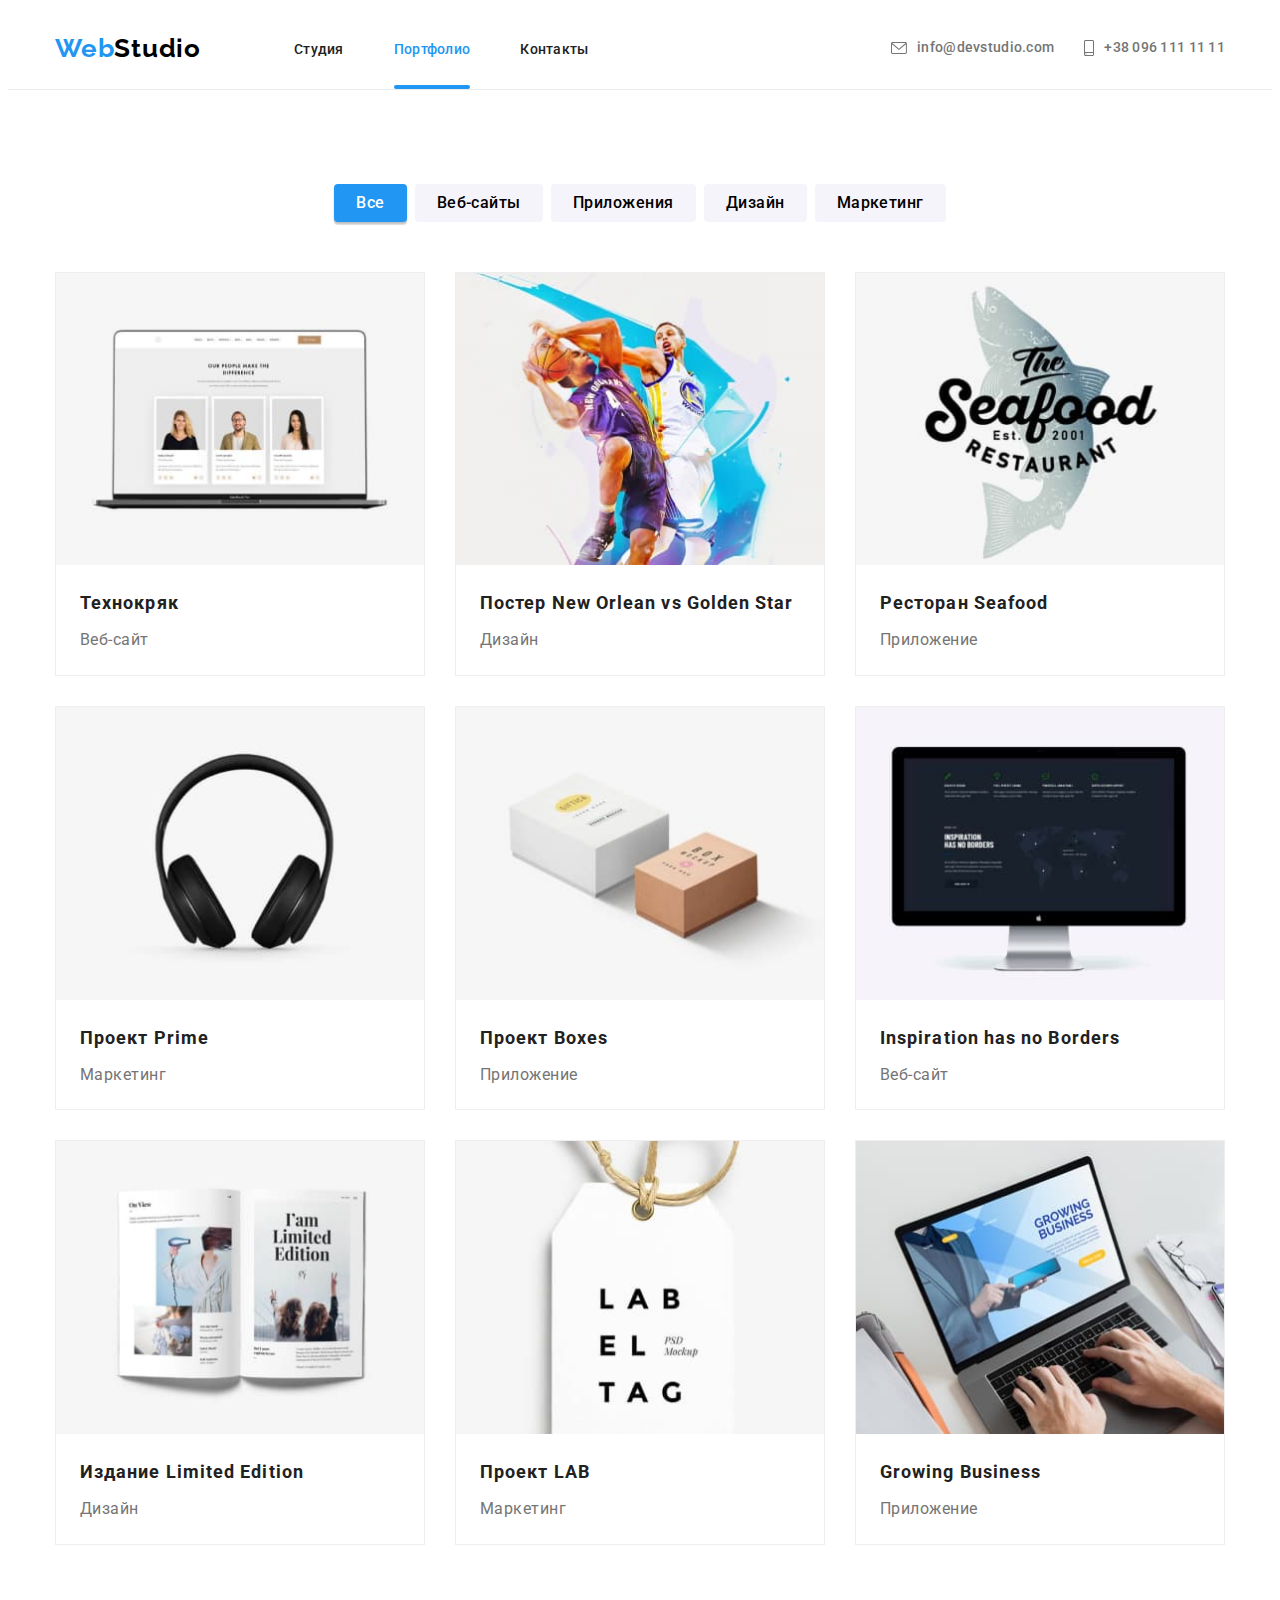
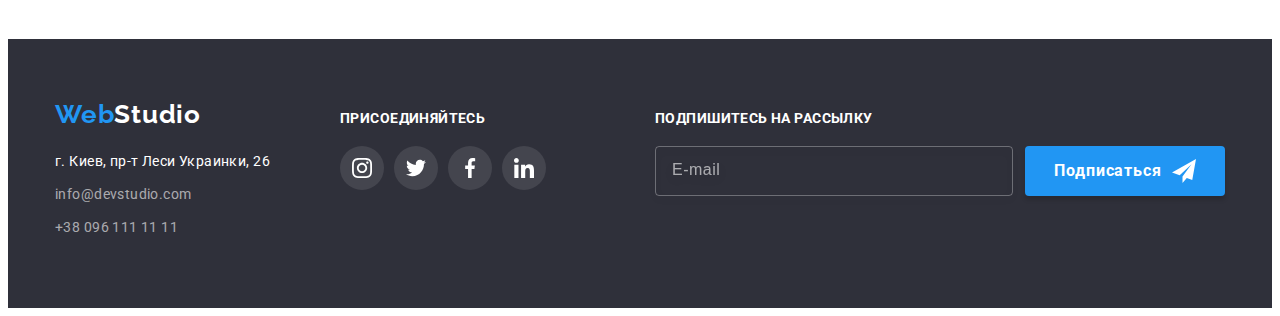
==== portfolio.html @ 753208f3 "." ====
<!DOCTYPE html>
<html lang="ru">

<head>
    <meta charset="UTF-8">
    <meta http-equiv="X-UA-Compatible" content="IE=edge">
    <meta name="viewport" content="width=device-width, initial-scale=1.0">
    <title>Document</title>
    <link rel="preconnect" href="https://fonts.googleapis.com">
    <link rel="preconnect" href="https://fonts.gstatic.com" crossorigin>
    <link  href="https://fonts.googleapis.com/css2?family=Raleway:wght@700&family=Roboto:wght@400;500;700;900&display=swap"
        rel="stylesheet"> 
    <link rel="stylesheet" href="https://cdnjs.cloudflare.com/ajax/libs/modern-normalize/1.1.0/modern-normalize.min.css"
        integrity="sha512-wpPYUAdjBVSE4KJnH1VR1HeZfpl1ub8YT/NKx4PuQ5NmX2tKuGu6U/JRp5y+Y8XG2tV+wKQpNHVUX03MfMFn9Q=="
        crossorigin="anonymous" referrerpolicy="no-referrer" />
        <link rel="stylesheet" href="./css/main.min.css">

</head>

<body>
    <header class="header">
        <div class="container header__container">
            <nav class="header__navigation">
                <a href lang="en" class="header__logo link" >Web<span class="header__logo-color">Studio</span></a>
                <ul class="header-list list">
                    <li class="header__item"><a href="./index.html" class="header__link link " >Студия</a></li>
                    <li class="header__item"><a href="" class="header__link link current active" >Портфолио</a></li>
                    <li class="header__item"><a href="" class="header__link link" >Контакты</a></li>
                </ul>
            </nav>
                <ul class="header-info-list list">
                    <li class="header-info__item">
                        <a class="header__info link" href="" >
                            <svg class="header__envelope" width="16" height="12">
                                <use href="./images/icons.svg#icon-envelope" ></use>
                            </svg>
                             info@devstudio.com  </a>
                    </li>
                    <li class="header-info__item">
                        <a class="header__info link" href="tel:+380961111111">
                            <svg class="header__smartphone" width="10" height="16"  >
                                <use href="./images/icons.svg#icon-smartphone" ></use>
                            </svg>
                             +38 096 111 11 11 </a>
                    </li>
                </ul>
        </div>
    </header>
  
    <main>
        <section class="selection section">
            <div class="container ">
            <ul class="selection-list list">
                <li class="selection-item ">
                    <button class="selection-btn btn-current " type="button" >Все</button>
                </li>
               <li class="selection-item">
                    <button class="selection-btn" type="button">Веб-сайты</button>
               </li>
               <li class="selection-item">
                    <button class="selection-btn" type="button">Приложения</button>
               </li>
               <li class="selection-item">
                    <button class="selection-btn" type="button">Дизайн</button>
               </li>
                <li class="selection-item">
                    <button class="selection-btn" type="button">Маркетинг</button>
                </li>
            </ul>
            <ul class="selection-types list">
                <li class="selection-types-item">
                    <a href="" class="selection-link link">
                        <div class="selection-wrap">
                            <img src="./images/img-portfolio-1.jpg" alt="ноутбук" width="370">
                            <p class="selection-wrap-text">Технокряк это современная площадка распространения коронавируса. Компании используют эту платформу для цифрового
                            шпионажа и атак на защищённые сервера конкурентов.
                            </p>        
                        </div>
                        <div class="selection-container">
                            <h2 class="selection-title">Технокряк</h2>
                            <p class="selection-text">Веб-сайт</p>
                        </div>
                    </a>                  
                </li>
                <li class="selection-types-item">
                    <a href="" class="selection-link link">
                        <div class="selection-wrap">
                            <img src="./images/img-portfolio-2.jpg" alt="баскетболисты" width="370">
                            <p class="selection-wrap-text">Технокряк это современная площадка распространения коронавируса. Компании
                                используют эту платформу для цифрового
                                шпионажа и атак на защищённые сервера конкурентов.
                            </p>
                        </div>
                        <div class="selection-container">
                            <h2 class="selection-title">Постер <span lang="en">New Orlean vs Golden Star</span></h2>
                            <p class="selection-text">Дизайн</p>
                        </div>
                    </a>
                </li>
                <li class="selection-types-item">
                    <a href="" class="selection-link link">
                        <div class="selection-wrap">
                            <img src="./images/img-portfolio-3.jpg" alt="логотип сайта" width="370">
                            <p class="selection-wrap-text">Технокряк это современная площадка распространения коронавируса. Компании
                                используют эту платформу для цифрового
                                шпионажа и атак на защищённые сервера конкурентов.
                            </p>
                        </div>
                        <div class="selection-container">
                            <h2 class="selection-title">Ресторан <span lang="en">Seafood</span></h2>
                            <p class="selection-text">Приложение</p>
                        </div>
                    </a>
                </li>
                <li class="selection-types-item">
                    <a href="" class="selection-link link">
                        <div class="selection-wrap">
                            <img src="./images/img-portfolio-4.jpg" alt="баскетболисты" width="370">
                            <p class="selection-wrap-text">Технокряк это современная площадка распространения коронавируса. Компании
                                используют эту платформу для цифрового
                                шпионажа и атак на защищённые сервера конкурентов.
                            </p>
                        </div>
                        <div class="selection-container">
                            <h2 class="selection-title">Проект <span lang="en">Prime</span></h2>
                            <p class="selection-text">Маркетинг</p>
                        </div>
                    </a>
                </li>
                <li class="selection-types-item">
                    <a href="" class="selection-link link">
                        <div class="selection-wrap">
                            <img src="./images/img-portfolio-5.jpg" alt="баскетболисты" width="370">
                            <p class="selection-wrap-text">Технокряк это современная площадка распространения коронавируса. Компании
                                используют эту платформу для цифрового
                                шпионажа и атак на защищённые сервера конкурентов.
                            </p>
                        </div>
                        <div class="selection-container">
                            <h2 class="selection-title">Проект <span lang="en">Boxes</span></h2>
                            <p class="selection-text">Приложение</p>
                        </div>
                    </a>
                </li>
                <li class="selection-types-item">
                    <a href="" class="selection-link link">
                        <div class="selection-wrap">
                            <img src="./images/img-portfolio-6.jpg" alt="баскетболисты" width="370">
                            <p class="selection-wrap-text">Технокряк это современная площадка распространения коронавируса. Компании
                                используют эту платформу для цифрового
                                шпионажа и атак на защищённые сервера конкурентов.
                            </p>
                        </div>
                        <div class="selection-container">
                            <h2 class="selection-title"><span lang="en">Inspiration has no Borders</span></h2>
                            <p class="selection-text">Веб-сайт</p>
                        </div>
                    </a>
                </li>
                <li class="selection-types-item">
                    <a href="" class="selection-link link">
                        <div class="selection-wrap">
                            <img src="./images/img-portfolio-7.jpg" alt="баскетболисты" width="370">
                            <p class="selection-wrap-text">Технокряк это современная площадка распространения коронавируса. Компании
                                используют эту платформу для цифрового
                                шпионажа и атак на защищённые сервера конкурентов.
                            </p>
                        </div>
                        <div class="selection-container">
                            <h2 class="selection-title">Издание <span lang="en">Limited Edition</span></h2>
                            <p class="selection-text">Дизайн</p>
                        </div>
                    </a>
                </li>
                <li class="selection-types-item">
                    <a href="" class="selection-link link">
                        <div class="selection-wrap">
                            <img src="./images/img-portfolio-8.jpg" alt="баскетболисты" width="370">
                            <p class="selection-wrap-text">Технокряк это современная площадка распространения коронавируса. Компании
                                используют эту платформу для цифрового
                                шпионажа и атак на защищённые сервера конкурентов.
                            </p>
                        </div>
                        <div class="selection-container">
                            <h2 class="selection-title">Проект <span lang="en">LAB</span></h2>
                            <p class="selection-text">Маркетинг</p>
                        </div>
                    </a>
                <li class="selection-types-item">
                    <a href="" class="selection-link link">
                        <div class="selection-wrap">
                            <img src="./images/img-portfolio-9.jpg" alt="баскетболисты" width="370">
                            <p class="selection-wrap-text">Технокряк это современная площадка распространения коронавируса. Компании
                                используют эту платформу для цифрового
                                шпионажа и атак на защищённые сервера конкурентов.
                            </p>
                        </div>
                        <div class="selection-container">
                            <h2 class="selection-title"><span lang="en">Growing Business</span></h2>
                            <p class="selection-text">Приложение</p>
                        </div>
                    </a>
                </li>
                
            </ul>
        </section>
        </div>
    </main>
    <footer class="ending">
        <div class="container footer__main-container">
            <div class="left-container">
                <div>
                    <a href lang="en" class="footer__logo link">Web<span class="footer__logo-color">Studio</span></a>
                    <address>
                        <ul class="ending-list list">
                            <li>
                                <a class="ending__adress link" href="">г. Киев, пр-т Леси Украинки, 26</a>
                            </li>
                            <li>
                                <a class="ending__info link" href="">info@devstudio.com</a>
                            </li>
                            <li>
                                <a class="ending__info link" href="tel:+380961111111">+38 096 111 11 11</a>
                            </li>
                        </ul>
                    </address>
                </div>
                <div class="center-container">
                    <h3 class="footer__title">присоединяйтесь</h3>
                    <ul class="footer-list list">
                        <li class="footer__item">
                            <a href="" class="footer__link">
                                <svg class="footer__icon" width="20" height="20">
                                    <use href="./images/icons.svg#icon-instagram"></use>
                                </svg>
                            </a>
                        </li>
                        <li class="footer__item">
                            <a href="" class="footer__link">
                                <svg class="footer__icon" width="20" height="20">
                                    <use href="./images/icons.svg#icon-twitter"></use>
                                </svg>
                            </a>
                        </li>
                        <li class="footer__item">
                            <a href="" class="footer__link">
                                <svg class="footer__icon" width="20" height="20">
                                    <use href="./images/icons.svg#icon-facebook"></use>
                                </svg>
                            </a>
                        </li>
                        <li class="footer__item">
                            <a href="" class="footer__link">
                                <svg class="footer__icon" width="20" height="20">
                                    <use href="./images/icons.svg#icon-linkedin"></use>
                                </svg>
                            </a>
                        </li>
                    </ul>
                
                </div>
            </div>
            <div class="right-container">
               <h3 class="footer__title">Подпишитесь на рассылку</h3>
               <div class="link-container">
                   <form action="">
                        <label for="user-email" class="modal-input-text"></label>
                        <div class="footer__wrap">
                            <input type="email" name="user-email" class="footer__input" id="user-email" placeholder="E-mail">
                            <button type="submit" class="introduction__btn send-btn">Подписаться
                                <svg class="footer__send-icon" width="24" height="24">
                                    <use href="./images/icons.svg#icon-send"></use>
                                </svg>
                            </button>
                        </div>
                   </form>

               </div>

            </div>
           

        </div>    
            

        
    </footer>


</body>

</html>
---- css/main.min.css ----
:root{--main-title-color: #212121;--main-text-color: #757575;--header-text-color: #212121;--second-header-color: #757575;--first-button-color: #ffffff;--accent-color: #2196f3}*,::after,::before{box-sizing:border-box}p,h1,h2,h3,h4,h5,h6{margin:0}ul{margin:0;padding:0}img{display:block;max-width:100%}body{font-family:"Roboto", sans-serif;color:var(--main-title-color);background-color:#ffffff}.list{list-style:none}.link{text-decoration:none}.container{width:100%;padding-left:15px;padding-right:15px;margin:0 auto}@media screen and (min-width: 480px){.container{width:480px}}@media screen and (min-width: 768px){.container{width:768px}}@media screen and (min-width: 1200px){.container{width:1200px}}.section{padding-top:94px;padding-bottom:94px}.visually-hidden{position:absolute;white-space:nowrap;width:1px;height:1px;overflow:hidden;border:0;padding:0;clip:rect(0 0 0 0);clip-path:inset(50%);margin:-1px}.backdrop{height:100vh;width:100vw;background-color:rgba(0,0,0,0.2);position:fixed;top:0;left:0;transition:opacity 250ms, visibility 250ms}.backdrop.is-hidden .modal{transform:scale(0.5)}.modal{width:528px;min-height:581px;background-color:#fff;border-radius:4px;position:absolute;padding:40px;left:50%;top:50%;transform:scale(1) translate(-50%, -50%);transition:transform 250ms}.modal-close{position:absolute;top:8px;right:8px;width:30px;height:30px;border-radius:50%;border:1px solid rgba(0,0,0,0.1);background-color:transparent;display:flex;align-items:center;justify-content:center;cursor:pointer}.modal-close:hover .close-icon,.modal-close:focus .close-icon{fill:var(--accent-color)}.close-icon{transition:fill 250ms cubic-bezier(0.4, 0, 0.2, 1)}.is-hidden{visibility:hidden;opacity:0;pointer-events:none}.modal-title{font-weight:bold;font-size:20px;line-height:1.15;text-align:center;letter-spacing:0.03em;margin-bottom:10px;color:var(--main-title-color)}.common-container{margin-bottom:20px}.modal-form-field{margin-bottom:10px}.modal-input{width:448px;height:40px;border:1px solid rgba(33,33,33,0.2);border-radius:4px;padding-left:42px;padding-right:10px;background-color:transparent;color:#000000;outline:none;transition:border-color 250ms cubic-bezier(0.4, 0, 0.2, 1)}.modal-input:focus{border-color:var(--accent-color)}.modal-input:focus+.modal-svg{fill:var(--accent-color)}.input-wrap{position:relative}.modal-svg{position:absolute;left:15px;top:50%;transform:translateY(-50%);transition:fill 250ms cubic-bezier(0.4, 0, 0.2, 1)}.modal-input-text{display:block;margin-bottom:4px;font-weight:400;font-size:12px;line-height:14px;letter-spacing:0.01em;color:var(--main-text-color)}.modal-text{width:448px;height:120px;border:1px solid rgba(33,33,33,0.2);border-radius:4px;padding:10px;background-color:transparent;color:#000000;resize:none;outline:none;transition:border-color 250ms cubic-bezier(0.4, 0, 0.2, 1);margin-bottom:20px}.modal-text:focus{border-color:var(--accent-color)}.modal-text::placeholder{font-weight:400;font-size:12px;line-height:1.17;letter-spacing:0.01em;color:rgba(117,117,117,0.5)}.modal-form-checbox{display:flex;align-items:center;justify-content:center;margin-bottom:30px}.modal-check-text{display:flex;align-items:center;font-weight:400;font-size:14px;line-height:1.71;letter-spacing:0.03em;color:var(--main-text-color)}.modal-check-text span{width:16px;height:15px;border-radius:2px;margin-right:7px;border:2px solid #000000;box-shadow:0px 4px 4px rgba(0,0,0,0.25);display:flex;align-items:center;justify-content:center;transition:background-color 250ms cubic-bezier(0.4, 0, 0.2, 1)}.icon-check{fill:#ffffff}.modal-check:checked+.modal-check-text span{background-color:var(--accent-color);border:none}.modal-check:focus+.modal-check-text span{border-color:var(--accent-color)}.checkbox-link{text-decoration-skip-ink:none;text-decoration:underline;color:var(--accent-color)}.header{border-bottom:1px solid #ececec}.header__logo{font-family:Raleway;font-style:normal;font-weight:700;font-size:26px;line-height:1.19;letter-spacing:0.03em;margin-right:93px;padding-top:25px;padding-bottom:25px;color:var(--accent-color)}.header__logo:focus .header__logo-color{color:var(--accent-color)}.header__logo-color{color:#000000}.header__logo-color:hover,.header__logo-color:focus{color:var(--accent-color)}.header__item{margin-right:50px}.header-list{display:flex}.header__navigation{display:flex;align-items:center}.header__container{display:flex}.header-info-list{display:flex;align-items:center;margin-left:auto}.header__link{font-weight:500;font-size:14px;line-height:1.14;letter-spacing:0.02em;padding-top:32px;padding-bottom:32px;color:var(--header-text-color);position:relative;transition:color 250ms cubic-bezier(0.4, 0, 0.2, 1)}.header__link:focus,.header__link:hover{color:var(--accent-color)}.active::after{content:"";width:100%;height:4px;background-color:var(--accent-color);position:absolute;left:0;bottom:0;border-radius:2px}.header__info{font-weight:500;font-size:14px;line-height:1.14;letter-spacing:0.02em;display:flex;align-items:center;padding-top:32px;padding-bottom:32px;color:var(--second-header-color);transition:color 250ms cubic-bezier(0.4, 0, 0.2, 1)}.header__info:focus,.header__info:hover{color:var(--accent-color)}.header-info__item{margin-right:30px}.header-info__item:last-child{margin-right:0}.header__envelope{margin-right:10px;fill:currentColor}.header__smartphone{margin-right:10px;fill:currentColor}.current{color:var(--accent-color)}.introduction{background-image:linear-gradient(rgba(47,48,58,0.4), rgba(47,48,58,0.4)),url(../images/hero-img.jpg);width:1600px;background-repeat:no-repeat;margin-left:auto;margin-right:auto;padding-top:200px;padding-bottom:200px}.introduction__title{margin-left:auto;margin-right:auto;margin-bottom:30px;font-weight:900;font-size:44px;line-height:1.36;text-align:center;letter-spacing:0.06em;text-transform:uppercase;max-width:696px;color:#ffffff}.introduction__btn{width:200px;height:50px;display:block;padding:10px auto;margin:auto;border:none;border-radius:4px;box-shadow:0px 4px 4px rgba(0,0,0,0.15);font-family:Roboto, sans-serif;font-weight:700;font-size:16px;line-height:1.87;letter-spacing:0.06em;cursor:pointer;color:var(--first-button-color);background-color:var(--accent-color)}.benefits-list{margin-bottom:-30px}@media screen and (min-width: 768px){.benefits-list{display:flex;flex-wrap:wrap;margin-left:-30px}}.benefits__item{background-color:#ffffff;margin-bottom:30px}@media screen and (min-width: 768px){.benefits__item{width:calc(100% / 2 - 30px);margin-left:30px}}@media screen and (min-width: 1200px){.benefits__item{width:calc(100% / 4 - 30px)}}.benefits-item__container{background:#f5f4fa;height:120px;display:flex;align-items:center;justify-content:center;margin-bottom:30px;border-radius:4px}.benefits__title{margin-bottom:10px;font-weight:700;font-size:14px;line-height:1.14;letter-spacing:0.03em;text-transform:uppercase;text-align:center}@media screen and (min-width: 768px){.benefits__title{text-align:left}}.benefits__text{font-size:14px;line-height:1.71;color:var(--main-text-color);letter-spacing:0.03em}.ocupation{display:none}@media screen and (min-width: 1200px){.ocupation{display:block}}.ocupation__title{font-weight:700;font-size:36px;line-height:1.17;text-align:center;letter-spacing:0.03em;margin-bottom:50px;color:var(--main-title-color)}.ocupation-list{display:flex;margin-left:auto;margin-right:auto}.ocupation__item{margin-right:30px}.ocupation__item:last-child{margin-right:0}.ocupation__container{position:relative}.ocupation__text{position:absolute;font-weight:700;font-size:14px;line-height:16px;align-items:center;letter-spacing:0.03em;text-transform:uppercase;color:#ffffff;background-color:rgba(47,48,58,0.8);display:flex;height:70px;width:100%;bottom:0;justify-content:center}img{width:100%}.team{background-color:#f5f4fa;padding-top:60px;padding-bottom:60px;text-align:center}.team__title{font-weight:700;font-size:36px;line-height:1.17;text-align:center;letter-spacing:0.03em;margin-bottom:50px;color:var(--main-title-color)}.team-list{margin-bottom:-30px}@media screen and (min-width: 768px){.team-list{display:flex;flex-wrap:wrap;margin-left:-30px}}.team__item{background-color:#ffffff;box-shadow:0px 1px 3px rgba(0,0,0,0.12),0px 1px 1px rgba(0,0,0,0.14),0px 2px 1px rgba(0,0,0,0.2);border-radius:0px 0px 4px 4px;margin-bottom:30px}@media screen and (min-width: 768px){.team__item{width:calc(100% / 2 - 30px);margin-left:30px}}@media screen and (min-width: 1200px){.team__item{width:calc(100% / 4 - 30px)}}.team-item-list{display:flex;justify-content:center}.social__item{width:44px;height:44px}.social__item+.social__item{margin-left:10px}.social__link{width:100%;height:100%;display:flex;align-items:center;justify-content:center;background-color:#ffffff;border-radius:50%;transition:background-color 250ms cubic-bezier(0.4, 0, 0.2, 1)}.social__link:hover,.social__link:focus{background-color:var(--accent-color)}.social__link:hover .social__icon,.social__link:focus .social__icon{fill:#ffffff}.social__icon{fill:#afb1b8}.team-container{padding-top:30px;padding-bottom:30px;padding-left:32px;padding-right:32px}.team-container__names{margin-bottom:10px;font-weight:500;font-size:16px;line-height:1.19;letter-spacing:0.03em;text-align:center;color:var(--main-title-color)}.team-container__text{font-weight:400;font-size:16px;line-height:1.19;text-align:center;letter-spacing:0.03em;color:var(--main-text-color);margin-bottom:16px}.clients{background:#ffffff;padding-top:60px;padding-bottom:60px}.clients__title{font-weight:700;font-size:36px;line-height:42px;text-align:center;letter-spacing:0.03em;margin-bottom:50px;color:var(--main-title-color)}.clients-list{margin-bottom:-30px}@media screen and (min-width: 0px){.clients-list{display:flex;flex-wrap:wrap;margin-left:-30px}}.clients__item{margin-bottom:30px}@media screen and (max-width: 767px){.clients__item{width:calc(100% / 2 - 30px);margin-left:30px}}@media screen and (min-width: 768px){.clients__item{width:calc(100% / 3 - 30px);margin-left:30px}}@media screen and (min-width: 1200px){.clients__item{width:calc(100% / 6 - 30px)}}.clients__link{height:92px;border:1px solid #afb1b8;border-radius:4px;display:flex;align-items:center;justify-content:center;transition:border 250ms}.clients__link:hover,.clients__link:focus{border-color:var(--accent-color);color:var(--accent-color)}.clients__link:hover .clients__icon,.clients__link:focus .clients__icon{fill:var(--accent-color)}.clients__icon{fill:#afb1b8;transition:fill 250ms}.ending{background:#2f303a;padding-top:60px;padding-bottom:60px}.footer__logo{display:block;margin-bottom:20px;font-family:Raleway;font-style:normal;font-weight:700;font-size:26px;line-height:1.19;letter-spacing:0.03em;color:var(--accent-color)}.footer__logo-color{color:#ffffff}.footer__logo-color:hover,.footer__logo-color:focus{color:var(--accent-color)}.footer__logo-color:hover,.footer__logo-color:focus{color:var(--accent-color)}.ending__adress{display:block;margin-bottom:9px;font-style:normal;font-weight:normal;font-size:14px;line-height:1.71;letter-spacing:0.03em;color:#ffffff}.ending__info{display:block;margin-bottom:9px;font-style:normal;font-weight:normal;font-size:14px;line-height:1.71;letter-spacing:0.03em;color:rgba(255,255,255,0.6)}.ending-list:last-child{margin-bottom:0}.footer__title{font-weight:700;font-size:14px;line-height:16px;letter-spacing:0.03em;text-transform:uppercase;color:#ffffff;margin-bottom:20px}.footer-list{display:flex;justify-content:center}.footer__item{width:44px;height:44px}.footer__item+.footer__item{margin-left:10px}.footer__link{width:100%;height:100%;display:flex;align-items:center;justify-content:center;background-color:rgba(255,255,255,0.1);border-radius:50%;transition:background-color 250ms}.footer__link:hover,.footer__link:focus{background-color:var(--accent-color)}.footer__icon{fill:#ffffff}.footer__main-container{display:flex;align-items:baseline;justify-content:space-between}.left-container{align-items:baseline;display:flex}.center-container{width:206px;height:80px;margin-left:70px}.footer__wrap{display:flex}.footer__input{width:358px;height:50px;left:815px;top:2787px;color:#ffffff;border:1px solid rgba(255,255,255,0.3);filter:drop-shadow(0px 4px 4px rgba(0,0,0,0.15));border-radius:4px;background-color:transparent;padding:15px 16px;margin-right:12px}.footer__input::placeholder{font-weight:400;font-size:16px;line-height:1.25;display:flex;align-items:center;letter-spacing:0.03em;color:rgba(255,255,255,0.6)}.footer__send-icon{margin-left:10px;fill:#ffffff}.send-btn{display:flex;justify-content:center;align-items:center}.selection-list{display:flex;margin-bottom:50px;justify-content:center;flex-wrap:wrap}.selection-item{margin-right:8px}.selection-item:last-child{margin-right:0}.selection-btn{padding:6px 22px;border:none;font-family:Roboto;font-weight:500;font-size:16px;line-height:1.62;letter-spacing:0.03em;background-color:#f5f4fa;border-radius:4px;cursor:pointer;transition:color 250ms linear, background-color 250ms linear}.selection-btn:hover,.selection-btn:focus{color:var(--first-button-color);background-color:#2196f3;box-shadow:0px 3px 1px rgba(0,0,0,0.1),0px 1px 2px rgba(0,0,0,0.08),0px 2px 2px rgba(0,0,0,0.12)}.btn-current{color:var(--first-button-color);background-color:#2196f3;box-shadow:0px 3px 1px rgba(0,0,0,0.1),0px 1px 2px rgba(0,0,0,0.08),0px 2px 2px rgba(0,0,0,0.12)}.selection-types{display:flex;flex-wrap:wrap;margin-right:-30px;margin-bottom:-30px}.selection-types-item{flex-basis:calc(100% / 3 - 30px);margin-right:30px;margin-bottom:30px;background:#ffffff;border:1px solid #eeeeee;box-sizing:border-box}.selection-wrap{position:relative;overflow:hidden}.selection-wrap-text{font-style:normal;font-weight:normal;font-size:18px;line-height:1.56;letter-spacing:0.03em;background:rgba(33,150,243,0.9);color:#ffffff;position:absolute;top:0;padding:63px 24px;transform:translateY(100%);transition:transform 300ms}.selection-link{display:block}.selection-link:hover,.selection-link:focus{box-shadow:0px 1px 1px rgba(0,0,0,0.12),0px 4px 4px rgba(0,0,0,0.06),1px 4px 6px rgba(0,0,0,0.16)}.selection-link:hover .selection-wrap-text,.selection-link:focus .selection-wrap-text{transform:translateY(0)}.selection-container{padding:20px 24px}.selection-title{font-weight:700;font-size:18px;line-height:2;letter-spacing:0.06em;margin:0;margin-bottom:4px;color:var(--main-title-color)}.selection-text{font-weight:400;font-size:16px;line-height:1.87;letter-spacing:0.03em;color:var(--main-text-color)}
/*# sourceMappingURL=main.min.css.map */
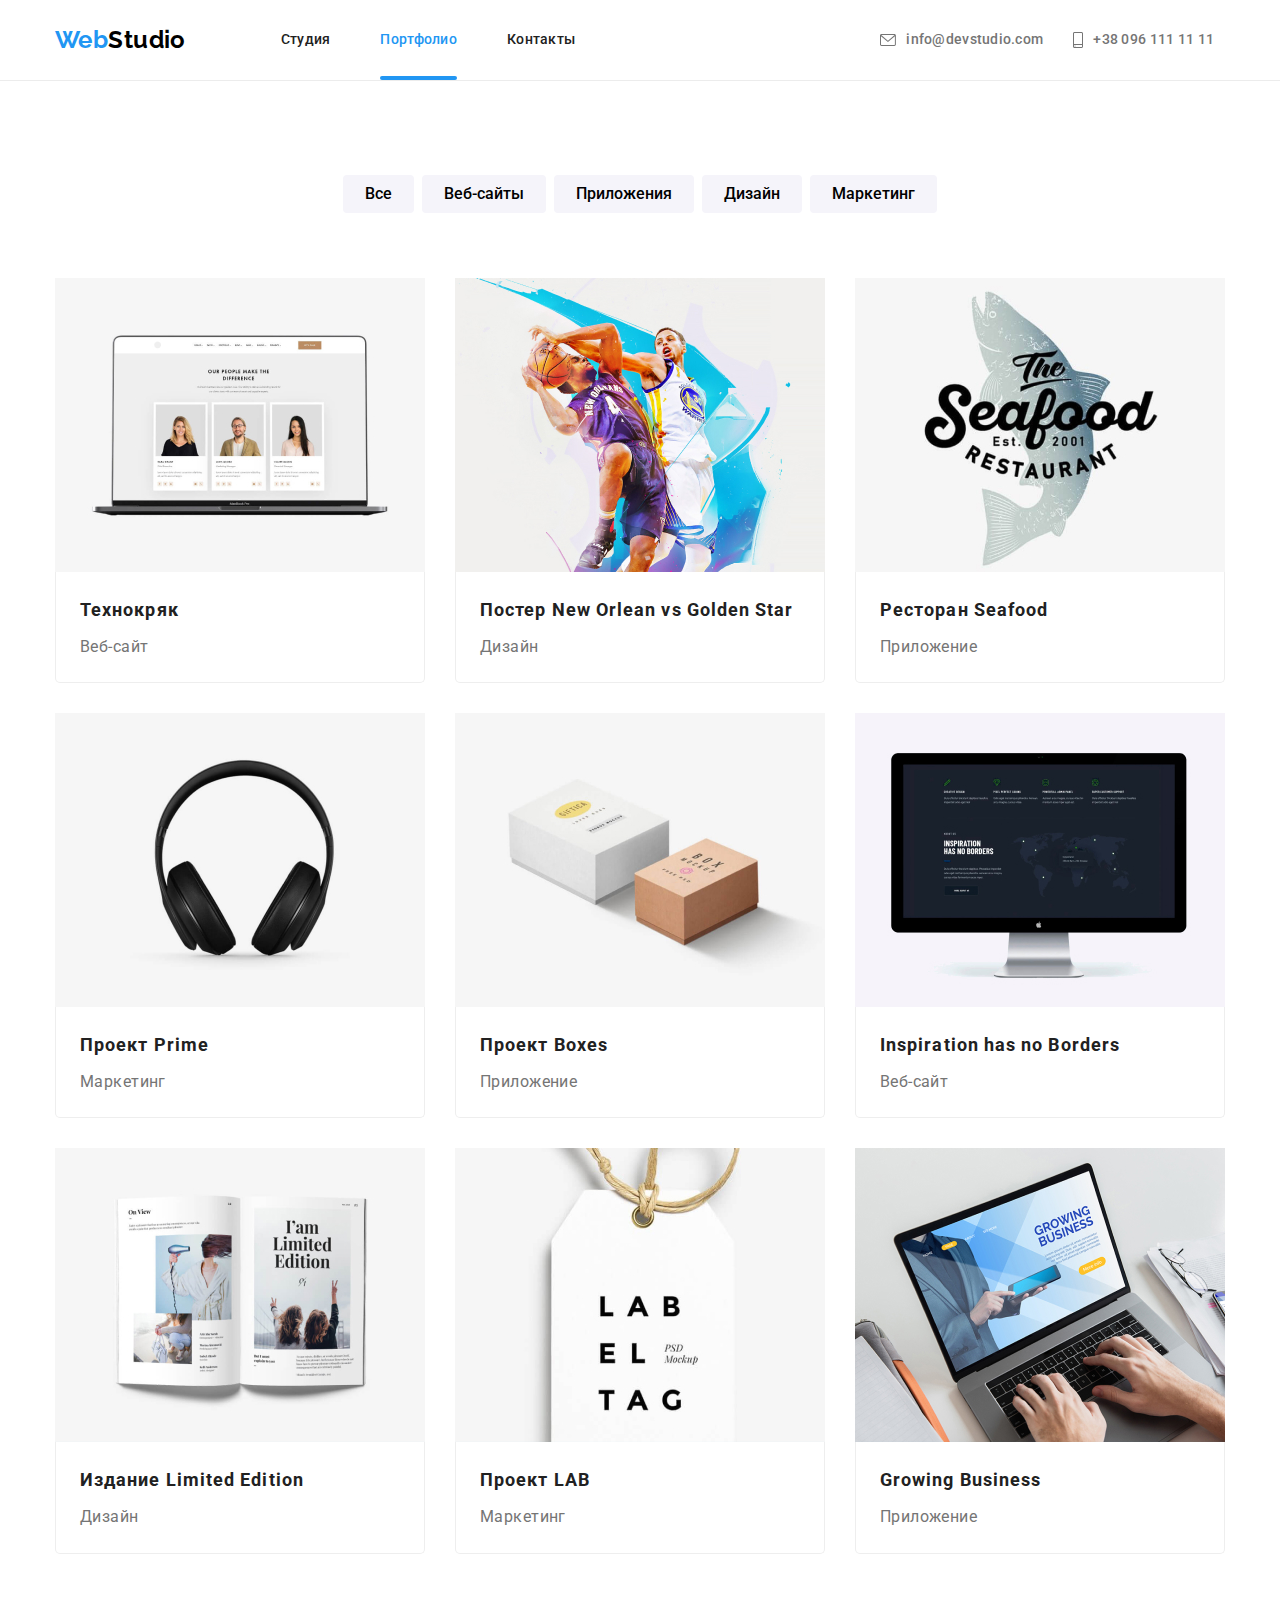
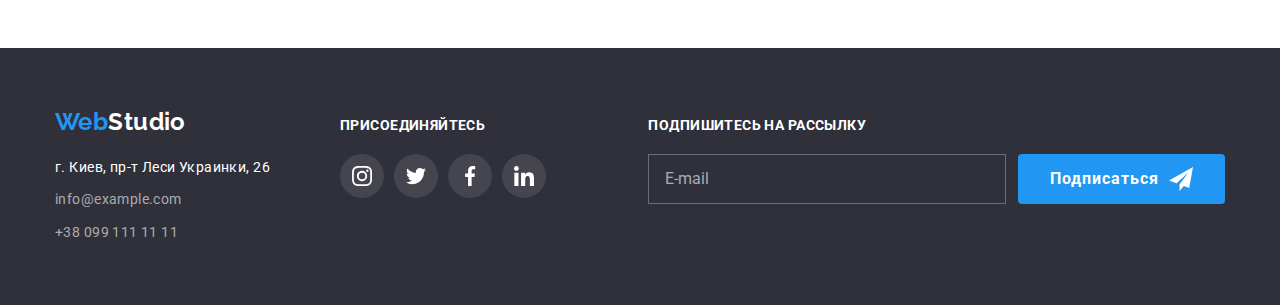
==== commit 4f900c87: "/" ====
--- a/portfolio.html
+++ b/portfolio.html
@@ -1,292 +1,390 @@
 <!DOCTYPE html>
-<html lang="ru">
-
-<head>
-    <meta charset="UTF-8">
-    <meta http-equiv="X-UA-Compatible" content="IE=edge">
-    <meta name="viewport" content="width=device-width, initial-scale=1.0">
-    <title>Document</title>
-    <link rel="preconnect" href="https://fonts.googleapis.com">
-    <link rel="preconnect" href="https://fonts.gstatic.com" crossorigin>
-    <link  href="https://fonts.googleapis.com/css2?family=Raleway:wght@700&family=Roboto:wght@400;500;700;900&display=swap"
-        rel="stylesheet"> 
-    <link rel="stylesheet" href="https://cdnjs.cloudflare.com/ajax/libs/modern-normalize/1.1.0/modern-normalize.min.css"
-        integrity="sha512-wpPYUAdjBVSE4KJnH1VR1HeZfpl1ub8YT/NKx4PuQ5NmX2tKuGu6U/JRp5y+Y8XG2tV+wKQpNHVUX03MfMFn9Q=="
-        crossorigin="anonymous" referrerpolicy="no-referrer" />
-        <link rel="stylesheet" href="./css/main.min.css">
-
-</head>
-
-<body>
+<html lang="en">
+  <head>
+    <meta charset="UTF-8" />
+    <meta name="viewport" content="width=device-width, initial-scale=1.0" />
+    <title>Portfolio</title>
+    <link
+      href="https://fonts.googleapis.com/css2?family=Raleway:wght@700&family=Roboto:wght@400;500;700;900&display=swap"
+      rel="stylesheet"
+    />
+
+    <link rel="stylesheet" href="./css/main.min.css" />
+  </head>
+
+  <body>
     <header class="header">
-        <div class="container header__container">
-            <nav class="header__navigation">
-                <a href lang="en" class="header__logo link" >Web<span class="header__logo-color">Studio</span></a>
-                <ul class="header-list list">
-                    <li class="header__item"><a href="./index.html" class="header__link link " >Студия</a></li>
-                    <li class="header__item"><a href="" class="header__link link current active" >Портфолио</a></li>
-                    <li class="header__item"><a href="" class="header__link link" >Контакты</a></li>
-                </ul>
-            </nav>
-                <ul class="header-info-list list">
-                    <li class="header-info__item">
-                        <a class="header__info link" href="" >
-                            <svg class="header__envelope" width="16" height="12">
-                                <use href="./images/icons.svg#icon-envelope" ></use>
-                            </svg>
-                             info@devstudio.com  </a>
-                    </li>
-                    <li class="header-info__item">
-                        <a class="header__info link" href="tel:+380961111111">
-                            <svg class="header__smartphone" width="10" height="16"  >
-                                <use href="./images/icons.svg#icon-smartphone" ></use>
-                            </svg>
-                             +38 096 111 11 11 </a>
-                    </li>
-                </ul>
+      <div class="container">
+        <nav class="main-nav">
+          <a class="logo link" href="index.html"
+            >Web<span class="logo--black">Studio</span></a
+          >
+          <button type="button" class="menu-button" data-menu-button>
+            <svg width="40" height="40">
+              <use
+                class="icon-close"
+                href="./images/sprite.svg#icon-close"
+              ></use>
+              <use class="icon-menu" href="./images/sprite.svg#icon-menu"></use>
+            </svg>
+          </button>
+          <div class="menu" data-menu>
+            <ul class="site-nav list">
+              <li class="item">
+                <a class="link" href="index.html">Студия</a>
+              </li>
+              <li class="item">
+                <a class="current link" href="portfolio.html">Портфолио</a>
+              </li>
+              <li class="item"><a class="link" href="">Контакты</a></li>
+            </ul>
+
+            <ul class="list contacts">
+              <li class="item">
+                <a class="link" href="mailto:info@devstudio.com">
+                  <svg class="contacts__icon" width="16" height="12">
+                    <use href="./images/sprite.svg#icon-envelope"></use></svg
+                  >info@devstudio.com</a
+                >
+              </li>
+              <li class="item">
+                <a class="link" href="tel:+380961111111">
+                  <svg class="contacts__icon" width="10" height="16">
+                    <use href="./images/sprite.svg#icon-smartphone"></use></svg
+                  >+38 096 111 11 11</a
+                >
+              </li>
+            </ul>
+          </div>
+        </nav>
+      </div>
+    </header>
+    <main class="main-content">
+      <div class="container section">
+        <h1 class="hidden">Фильтры</h1>
+
+        <ul class="list buttons">
+          <li class="buttons__item">
+            <button class="button--white" type="button">Все</button>
+          </li>
+          <li class="buttons__item">
+            <button class="button--white" type="button">Веб-сайты</button>
+          </li>
+          <li class="buttons__item">
+            <button class="button--white" type="button">Приложения</button>
+          </li>
+          <li class="buttons__item">
+            <button class="button--white" type="button">Дизайн</button>
+          </li>
+          <li class="buttons__item">
+            <button class="button--white" type="button">Маркетинг</button>
+          </li>
+        </ul>
+
+        <section class="projects">
+          <h2 class="hidden">Проекты</h2>
+          <ul class="list">
+            <li class="projects__item">
+              <a class="link" href="">
+                <div class="projects__box">
+                  <img
+                    src="./images/image.jpg"
+                    alt=""
+                    width="370"
+                    srcset="./images/image.jpg 1x, ./images/image@2x.jpg 2x"
+                  />
+                  <div class="overlay">
+                    <p class="overley__text">
+                      Технокряк это современная площадка распространения
+                      коронавируса. Компании используют эту платформу для
+                      цифрового шпионажа и атак на защищённые сервера
+                      конкурентов.
+                    </p>
+                  </div>
+                </div>
+                <div class="box__caption">
+                  <h3 class="projects__title">Технокряк</h3>
+                  <p class="projects__paragraph">Веб-сайт</p>
+                </div>
+              </a>
+            </li>
+            <li class="projects__item">
+              <a class="link" href="">
+                <div class="projects__box">
+                  <img
+                    src="./images/image1.jpg"
+                    alt=""
+                    width="370"
+                    srcset="./images/image1.jpg 1x, ./images/image1@2x.jpg 2x"
+                  />
+                  <div class="overlay">
+                    <p class="overley__text">
+                      Технокряк это современная площадка распространения
+                      коронавируса. Компании используют эту платформу для
+                      цифрового шпионажа и атак на защищённые сервера
+                      конкурентов.
+                    </p>
+                  </div>
+                </div>
+
+                <div class="box__caption">
+                  <h3 class="projects__title">
+                    Постер New Orlean vs Golden Star
+                  </h3>
+                  <p class="projects__paragraph">Дизайн</p>
+                </div>
+              </a>
+            </li>
+            <li class="projects__item">
+              <a class="link" href="">
+                <div class="projects__box">
+                  <img
+                    src="./images/image2.jpg"
+                    alt=""
+                    width="370"
+                    srcset="./images/image2.jpg 1x, ./images/image2@2x.jpg 2x"
+                  />
+                  <div class="overlay">
+                    <p class="overley__text">
+                      Технокряк это современная площадка распространения
+                      коронавируса. Компании используют эту платформу для
+                      цифрового шпионажа и атак на защищённые сервера
+                      конкурентов.
+                    </p>
+                  </div>
+                </div>
+                <div class="box__caption">
+                  <h3 class="projects__title">Ресторан Seafood</h3>
+                  <p class="projects__paragraph">Приложение</p>
+                </div>
+              </a>
+            </li>
+            <li class="projects__item">
+              <a class="link" href="">
+                <div class="projects__box">
+                  <img
+                    src="./images/image3.jpg"
+                    alt=""
+                    width="370"
+                    srcset="./images/image3.jpg 1x, ./images/image3@2x.jpg 2x"
+                  />
+                  <div class="overlay">
+                    <p class="overley__text">
+                      Технокряк это современная площадка распространения
+                      коронавируса. Компании используют эту платформу для
+                      цифрового шпионажа и атак на защищённые сервера
+                      конкурентов.
+                    </p>
+                  </div>
+                </div>
+                <div class="box__caption">
+                  <h3 class="projects__title">Проект Prime</h3>
+                  <p class="projects__paragraph">Маркетинг</p>
+                </div>
+              </a>
+            </li>
+            <li class="projects__item">
+              <a class="link" href="">
+                <div class="projects__box">
+                  <img
+                    src="./images/image4.jpg"
+                    alt=""
+                    width="370"
+                    srcset="./images/image4.jpg 1x, ./images/image4@2x.jpg 2x"
+                  />
+                  <div class="overlay">
+                    <p class="overley__text">
+                      Технокряк это современная площадка распространения
+                      коронавируса. Компании используют эту платформу для
+                      цифрового шпионажа и атак на защищённые сервера
+                      конкурентов.
+                    </p>
+                  </div>
+                </div>
+                <div class="box__caption">
+                  <h3 class="projects__title">Проект Boxes</h3>
+                  <p class="projects__paragraph">Приложение</p>
+                </div>
+              </a>
+            </li>
+            <li class="projects__item">
+              <a class="link" href="">
+                <div class="projects__box">
+                  <img
+                    src="./images/image5.jpg"
+                    alt=""
+                    width="370"
+                    srcset="./images/image5.jpg 1x, ./images/image5@2x.jpg 2x"
+                  />
+                  <div class="overlay">
+                    <p class="overley__text">
+                      Технокряк это современная площадка распространения
+                      коронавируса. Компании используют эту платформу для
+                      цифрового шпионажа и атак на защищённые сервера
+                      конкурентов.
+                    </p>
+                  </div>
+                </div>
+                <div class="box__caption">
+                  <h3 class="projects__title">Inspiration has no Borders</h3>
+                  <p class="projects__paragraph">Веб-сайт</p>
+                </div>
+              </a>
+            </li>
+            <li class="projects__item">
+              <a class="link" href="">
+                <div class="projects__box">
+                  <img
+                    src="./images/image6.jpg"
+                    alt=""
+                    width="370"
+                    srcset="./images/image6.jpg 1x, ./images/image6@2x.jpg 2x"
+                  />
+                  <div class="overlay">
+                    <p class="overley__text">
+                      Технокряк это современная площадка распространения
+                      коронавируса. Компании используют эту платформу для
+                      цифрового шпионажа и атак на защищённые сервера
+                      конкурентов.
+                    </p>
+                  </div>
+                </div>
+                <div class="box__caption">
+                  <h3 class="projects__title">Издание Limited Edition</h3>
+                  <p class="projects__paragraph">Дизайн</p>
+                </div>
+              </a>
+            </li>
+            <li class="projects__item">
+              <a class="link" href="">
+                <div class="projects__box">
+                  <img
+                    src="./images/image7.jpg"
+                    alt=""
+                    width="370"
+                    srcset="./images/image7.jpg 1x, ./images/image7@2x.jpg 2x"
+                  />
+                  <div class="overlay">
+                    <p class="overley__text">
+                      Технокряк это современная площадка распространения
+                      коронавируса. Компании используют эту платформу для
+                      цифрового шпионажа и атак на защищённые сервера
+                      конкурентов.
+                    </p>
+                  </div>
+                </div>
+                <div class="box__caption">
+                  <h3 class="projects__title">Проект LAB</h3>
+                  <p class="projects__paragraph">Маркетинг</p>
+                </div>
+              </a>
+            </li>
+            <li class="projects__item">
+              <a class="link" href="">
+                <div class="projects__box">
+                  <img
+                    src="./images/image8.jpg"
+                    alt=""
+                    width="370"
+                    srcset="./images/image8.jpg 1x, ./images/image8@2x.jpg 2x"
+                  />
+                  <div class="overlay">
+                    <p class="overley__text">
+                      Технокряк это современная площадка распространения
+                      коронавируса. Компании используют эту платформу для
+                      цифрового шпионажа и атак на защищённые сервера
+                      конкурентов.
+                    </p>
+                  </div>
+                </div>
+                <div class="box__caption">
+                  <h3 class="projects__title">Growing Business</h3>
+                  <p class="projects__paragraph">Приложение</p>
+                </div>
+              </a>
+            </li>
+          </ul>
+        </section>
+      </div>
+    </main>
+    <footer class="page-footer">
+      <div class="container footer">
+        <div class="foot">
+          <div class="footer-info">
+            <a class="logo link" href="./index.html"
+              >Web<span class="logo--white">Studio</span></a
+            >
+            <address class="location">
+              <p class="street">г. Киев, пр-т Леси Украинки, 26</p>
+              <ul class="list list--colum">
+                <li class="contact__item">
+                  <a class="footer-contacts link" href="mailto:info@example.com"
+                    >info@example.com</a
+                  >
+                </li>
+                <li class="contact__item">
+                  <a class="footer-contacts link" href="tel:+380991111111"
+                    >+38 099 111 11 11</a
+                  >
+                </li>
+              </ul>
+            </address>
+          </div>
+          <div class="join">
+            <b class="footer__subtitle">Присоединяйтесь</b>
+            <ul class="list icon__list">
+              <li class="icon__item">
+                <a class="link-icon link-icon--gray link" href="">
+                  <svg width="20" height="20">
+                    <use href="./images/sprite.svg#icon-instagram"></use>
+                  </svg>
+                </a>
+              </li>
+              <li class="icon__item">
+                <a class="link-icon link-icon--gray link" href="">
+                  <svg width="20" height="20">
+                    <use href="./images/sprite.svg#icon-twitter"></use>
+                  </svg>
+                </a>
+              </li>
+              <li class="icon__item">
+                <a class="link-icon link-icon--gray link" href="">
+                  <svg width="20" height="20">
+                    <use href="./images/sprite.svg#icon-facebook"></use>
+                  </svg>
+                </a>
+              </li>
+              <li class="icon__item">
+                <a class="link-icon link-icon--gray link" href="">
+                  <svg width="20" height="20">
+                    <use href="./images/sprite.svg#icon-linkedin"></use>
+                  </svg>
+                </a>
+              </li>
+            </ul>
+          </div>
         </div>
-    </header>
-  
-    <main>
-        <section class="selection section">
-            <div class="container ">
-            <ul class="selection-list list">
-                <li class="selection-item ">
-                    <button class="selection-btn btn-current " type="button" >Все</button>
-                </li>
-               <li class="selection-item">
-                    <button class="selection-btn" type="button">Веб-сайты</button>
-               </li>
-               <li class="selection-item">
-                    <button class="selection-btn" type="button">Приложения</button>
-               </li>
-               <li class="selection-item">
-                    <button class="selection-btn" type="button">Дизайн</button>
-               </li>
-                <li class="selection-item">
-                    <button class="selection-btn" type="button">Маркетинг</button>
-                </li>
-            </ul>
-            <ul class="selection-types list">
-                <li class="selection-types-item">
-                    <a href="" class="selection-link link">
-                        <div class="selection-wrap">
-                            <img src="./images/img-portfolio-1.jpg" alt="ноутбук" width="370">
-                            <p class="selection-wrap-text">Технокряк это современная площадка распространения коронавируса. Компании используют эту платформу для цифрового
-                            шпионажа и атак на защищённые сервера конкурентов.
-                            </p>        
-                        </div>
-                        <div class="selection-container">
-                            <h2 class="selection-title">Технокряк</h2>
-                            <p class="selection-text">Веб-сайт</p>
-                        </div>
-                    </a>                  
-                </li>
-                <li class="selection-types-item">
-                    <a href="" class="selection-link link">
-                        <div class="selection-wrap">
-                            <img src="./images/img-portfolio-2.jpg" alt="баскетболисты" width="370">
-                            <p class="selection-wrap-text">Технокряк это современная площадка распространения коронавируса. Компании
-                                используют эту платформу для цифрового
-                                шпионажа и атак на защищённые сервера конкурентов.
-                            </p>
-                        </div>
-                        <div class="selection-container">
-                            <h2 class="selection-title">Постер <span lang="en">New Orlean vs Golden Star</span></h2>
-                            <p class="selection-text">Дизайн</p>
-                        </div>
-                    </a>
-                </li>
-                <li class="selection-types-item">
-                    <a href="" class="selection-link link">
-                        <div class="selection-wrap">
-                            <img src="./images/img-portfolio-3.jpg" alt="логотип сайта" width="370">
-                            <p class="selection-wrap-text">Технокряк это современная площадка распространения коронавируса. Компании
-                                используют эту платформу для цифрового
-                                шпионажа и атак на защищённые сервера конкурентов.
-                            </p>
-                        </div>
-                        <div class="selection-container">
-                            <h2 class="selection-title">Ресторан <span lang="en">Seafood</span></h2>
-                            <p class="selection-text">Приложение</p>
-                        </div>
-                    </a>
-                </li>
-                <li class="selection-types-item">
-                    <a href="" class="selection-link link">
-                        <div class="selection-wrap">
-                            <img src="./images/img-portfolio-4.jpg" alt="баскетболисты" width="370">
-                            <p class="selection-wrap-text">Технокряк это современная площадка распространения коронавируса. Компании
-                                используют эту платформу для цифрового
-                                шпионажа и атак на защищённые сервера конкурентов.
-                            </p>
-                        </div>
-                        <div class="selection-container">
-                            <h2 class="selection-title">Проект <span lang="en">Prime</span></h2>
-                            <p class="selection-text">Маркетинг</p>
-                        </div>
-                    </a>
-                </li>
-                <li class="selection-types-item">
-                    <a href="" class="selection-link link">
-                        <div class="selection-wrap">
-                            <img src="./images/img-portfolio-5.jpg" alt="баскетболисты" width="370">
-                            <p class="selection-wrap-text">Технокряк это современная площадка распространения коронавируса. Компании
-                                используют эту платформу для цифрового
-                                шпионажа и атак на защищённые сервера конкурентов.
-                            </p>
-                        </div>
-                        <div class="selection-container">
-                            <h2 class="selection-title">Проект <span lang="en">Boxes</span></h2>
-                            <p class="selection-text">Приложение</p>
-                        </div>
-                    </a>
-                </li>
-                <li class="selection-types-item">
-                    <a href="" class="selection-link link">
-                        <div class="selection-wrap">
-                            <img src="./images/img-portfolio-6.jpg" alt="баскетболисты" width="370">
-                            <p class="selection-wrap-text">Технокряк это современная площадка распространения коронавируса. Компании
-                                используют эту платформу для цифрового
-                                шпионажа и атак на защищённые сервера конкурентов.
-                            </p>
-                        </div>
-                        <div class="selection-container">
-                            <h2 class="selection-title"><span lang="en">Inspiration has no Borders</span></h2>
-                            <p class="selection-text">Веб-сайт</p>
-                        </div>
-                    </a>
-                </li>
-                <li class="selection-types-item">
-                    <a href="" class="selection-link link">
-                        <div class="selection-wrap">
-                            <img src="./images/img-portfolio-7.jpg" alt="баскетболисты" width="370">
-                            <p class="selection-wrap-text">Технокряк это современная площадка распространения коронавируса. Компании
-                                используют эту платформу для цифрового
-                                шпионажа и атак на защищённые сервера конкурентов.
-                            </p>
-                        </div>
-                        <div class="selection-container">
-                            <h2 class="selection-title">Издание <span lang="en">Limited Edition</span></h2>
-                            <p class="selection-text">Дизайн</p>
-                        </div>
-                    </a>
-                </li>
-                <li class="selection-types-item">
-                    <a href="" class="selection-link link">
-                        <div class="selection-wrap">
-                            <img src="./images/img-portfolio-8.jpg" alt="баскетболисты" width="370">
-                            <p class="selection-wrap-text">Технокряк это современная площадка распространения коронавируса. Компании
-                                используют эту платформу для цифрового
-                                шпионажа и атак на защищённые сервера конкурентов.
-                            </p>
-                        </div>
-                        <div class="selection-container">
-                            <h2 class="selection-title">Проект <span lang="en">LAB</span></h2>
-                            <p class="selection-text">Маркетинг</p>
-                        </div>
-                    </a>
-                <li class="selection-types-item">
-                    <a href="" class="selection-link link">
-                        <div class="selection-wrap">
-                            <img src="./images/img-portfolio-9.jpg" alt="баскетболисты" width="370">
-                            <p class="selection-wrap-text">Технокряк это современная площадка распространения коронавируса. Компании
-                                используют эту платформу для цифрового
-                                шпионажа и атак на защищённые сервера конкурентов.
-                            </p>
-                        </div>
-                        <div class="selection-container">
-                            <h2 class="selection-title"><span lang="en">Growing Business</span></h2>
-                            <p class="selection-text">Приложение</p>
-                        </div>
-                    </a>
-                </li>
-                
-            </ul>
-        </section>
+        <div class="follow">
+          <b class="footer__subtitle">Подпишитесь на рассылку</b>
+          <form action="#" class="follow__form">
+            <label for="mail"></label>
+            <input
+              type="email"
+              class="follow__input"
+              id="mail"
+              name="mail"
+              placeholder="E-mail"
+            />
+            <button type="submit" class="button">
+              Подписаться
+              <svg class="icon-send" width="24" height="24">
+                <use href="./images/sprite.svg#icon-send"></use>
+              </svg>
+            </button>
+          </form>
         </div>
-    </main>
-    <footer class="ending">
-        <div class="container footer__main-container">
-            <div class="left-container">
-                <div>
-                    <a href lang="en" class="footer__logo link">Web<span class="footer__logo-color">Studio</span></a>
-                    <address>
-                        <ul class="ending-list list">
-                            <li>
-                                <a class="ending__adress link" href="">г. Киев, пр-т Леси Украинки, 26</a>
-                            </li>
-                            <li>
-                                <a class="ending__info link" href="">info@devstudio.com</a>
-                            </li>
-                            <li>
-                                <a class="ending__info link" href="tel:+380961111111">+38 096 111 11 11</a>
-                            </li>
-                        </ul>
-                    </address>
-                </div>
-                <div class="center-container">
-                    <h3 class="footer__title">присоединяйтесь</h3>
-                    <ul class="footer-list list">
-                        <li class="footer__item">
-                            <a href="" class="footer__link">
-                                <svg class="footer__icon" width="20" height="20">
-                                    <use href="./images/icons.svg#icon-instagram"></use>
-                                </svg>
-                            </a>
-                        </li>
-                        <li class="footer__item">
-                            <a href="" class="footer__link">
-                                <svg class="footer__icon" width="20" height="20">
-                                    <use href="./images/icons.svg#icon-twitter"></use>
-                                </svg>
-                            </a>
-                        </li>
-                        <li class="footer__item">
-                            <a href="" class="footer__link">
-                                <svg class="footer__icon" width="20" height="20">
-                                    <use href="./images/icons.svg#icon-facebook"></use>
-                                </svg>
-                            </a>
-                        </li>
-                        <li class="footer__item">
-                            <a href="" class="footer__link">
-                                <svg class="footer__icon" width="20" height="20">
-                                    <use href="./images/icons.svg#icon-linkedin"></use>
-                                </svg>
-                            </a>
-                        </li>
-                    </ul>
-                
-                </div>
-            </div>
-            <div class="right-container">
-               <h3 class="footer__title">Подпишитесь на рассылку</h3>
-               <div class="link-container">
-                   <form action="">
-                        <label for="user-email" class="modal-input-text"></label>
-                        <div class="footer__wrap">
-                            <input type="email" name="user-email" class="footer__input" id="user-email" placeholder="E-mail">
-                            <button type="submit" class="introduction__btn send-btn">Подписаться
-                                <svg class="footer__send-icon" width="24" height="24">
-                                    <use href="./images/icons.svg#icon-send"></use>
-                                </svg>
-                            </button>
-                        </div>
-                   </form>
-
-               </div>
-
-            </div>
-           
-
-        </div>    
-            
-
-        
+      </div>
     </footer>
-
-
-</body>
-
-</html>+    <script src="./js/menu.js"></script>
+  </body>
+</html>
--- a/css/main.min.css
+++ b/css/main.min.css
@@ -1,2 +1,4 @@
-:root{--main-title-color: #212121;--main-text-color: #757575;--header-text-color: #212121;--second-header-color: #757575;--first-button-color: #ffffff;--accent-color: #2196f3}*,::after,::before{box-sizing:border-box}p,h1,h2,h3,h4,h5,h6{margin:0}ul{margin:0;padding:0}img{display:block;max-width:100%}body{font-family:"Roboto", sans-serif;color:var(--main-title-color);background-color:#ffffff}.list{list-style:none}.link{text-decoration:none}.container{width:100%;padding-left:15px;padding-right:15px;margin:0 auto}@media screen and (min-width: 480px){.container{width:480px}}@media screen and (min-width: 768px){.container{width:768px}}@media screen and (min-width: 1200px){.container{width:1200px}}.section{padding-top:94px;padding-bottom:94px}.visually-hidden{position:absolute;white-space:nowrap;width:1px;height:1px;overflow:hidden;border:0;padding:0;clip:rect(0 0 0 0);clip-path:inset(50%);margin:-1px}.backdrop{height:100vh;width:100vw;background-color:rgba(0,0,0,0.2);position:fixed;top:0;left:0;transition:opacity 250ms, visibility 250ms}.backdrop.is-hidden .modal{transform:scale(0.5)}.modal{width:528px;min-height:581px;background-color:#fff;border-radius:4px;position:absolute;padding:40px;left:50%;top:50%;transform:scale(1) translate(-50%, -50%);transition:transform 250ms}.modal-close{position:absolute;top:8px;right:8px;width:30px;height:30px;border-radius:50%;border:1px solid rgba(0,0,0,0.1);background-color:transparent;display:flex;align-items:center;justify-content:center;cursor:pointer}.modal-close:hover .close-icon,.modal-close:focus .close-icon{fill:var(--accent-color)}.close-icon{transition:fill 250ms cubic-bezier(0.4, 0, 0.2, 1)}.is-hidden{visibility:hidden;opacity:0;pointer-events:none}.modal-title{font-weight:bold;font-size:20px;line-height:1.15;text-align:center;letter-spacing:0.03em;margin-bottom:10px;color:var(--main-title-color)}.common-container{margin-bottom:20px}.modal-form-field{margin-bottom:10px}.modal-input{width:448px;height:40px;border:1px solid rgba(33,33,33,0.2);border-radius:4px;padding-left:42px;padding-right:10px;background-color:transparent;color:#000000;outline:none;transition:border-color 250ms cubic-bezier(0.4, 0, 0.2, 1)}.modal-input:focus{border-color:var(--accent-color)}.modal-input:focus+.modal-svg{fill:var(--accent-color)}.input-wrap{position:relative}.modal-svg{position:absolute;left:15px;top:50%;transform:translateY(-50%);transition:fill 250ms cubic-bezier(0.4, 0, 0.2, 1)}.modal-input-text{display:block;margin-bottom:4px;font-weight:400;font-size:12px;line-height:14px;letter-spacing:0.01em;color:var(--main-text-color)}.modal-text{width:448px;height:120px;border:1px solid rgba(33,33,33,0.2);border-radius:4px;padding:10px;background-color:transparent;color:#000000;resize:none;outline:none;transition:border-color 250ms cubic-bezier(0.4, 0, 0.2, 1);margin-bottom:20px}.modal-text:focus{border-color:var(--accent-color)}.modal-text::placeholder{font-weight:400;font-size:12px;line-height:1.17;letter-spacing:0.01em;color:rgba(117,117,117,0.5)}.modal-form-checbox{display:flex;align-items:center;justify-content:center;margin-bottom:30px}.modal-check-text{display:flex;align-items:center;font-weight:400;font-size:14px;line-height:1.71;letter-spacing:0.03em;color:var(--main-text-color)}.modal-check-text span{width:16px;height:15px;border-radius:2px;margin-right:7px;border:2px solid #000000;box-shadow:0px 4px 4px rgba(0,0,0,0.25);display:flex;align-items:center;justify-content:center;transition:background-color 250ms cubic-bezier(0.4, 0, 0.2, 1)}.icon-check{fill:#ffffff}.modal-check:checked+.modal-check-text span{background-color:var(--accent-color);border:none}.modal-check:focus+.modal-check-text span{border-color:var(--accent-color)}.checkbox-link{text-decoration-skip-ink:none;text-decoration:underline;color:var(--accent-color)}.header{border-bottom:1px solid #ececec}.header__logo{font-family:Raleway;font-style:normal;font-weight:700;font-size:26px;line-height:1.19;letter-spacing:0.03em;margin-right:93px;padding-top:25px;padding-bottom:25px;color:var(--accent-color)}.header__logo:focus .header__logo-color{color:var(--accent-color)}.header__logo-color{color:#000000}.header__logo-color:hover,.header__logo-color:focus{color:var(--accent-color)}.header__item{margin-right:50px}.header-list{display:flex}.header__navigation{display:flex;align-items:center}.header__container{display:flex}.header-info-list{display:flex;align-items:center;margin-left:auto}.header__link{font-weight:500;font-size:14px;line-height:1.14;letter-spacing:0.02em;padding-top:32px;padding-bottom:32px;color:var(--header-text-color);position:relative;transition:color 250ms cubic-bezier(0.4, 0, 0.2, 1)}.header__link:focus,.header__link:hover{color:var(--accent-color)}.active::after{content:"";width:100%;height:4px;background-color:var(--accent-color);position:absolute;left:0;bottom:0;border-radius:2px}.header__info{font-weight:500;font-size:14px;line-height:1.14;letter-spacing:0.02em;display:flex;align-items:center;padding-top:32px;padding-bottom:32px;color:var(--second-header-color);transition:color 250ms cubic-bezier(0.4, 0, 0.2, 1)}.header__info:focus,.header__info:hover{color:var(--accent-color)}.header-info__item{margin-right:30px}.header-info__item:last-child{margin-right:0}.header__envelope{margin-right:10px;fill:currentColor}.header__smartphone{margin-right:10px;fill:currentColor}.current{color:var(--accent-color)}.introduction{background-image:linear-gradient(rgba(47,48,58,0.4), rgba(47,48,58,0.4)),url(../images/hero-img.jpg);width:1600px;background-repeat:no-repeat;margin-left:auto;margin-right:auto;padding-top:200px;padding-bottom:200px}.introduction__title{margin-left:auto;margin-right:auto;margin-bottom:30px;font-weight:900;font-size:44px;line-height:1.36;text-align:center;letter-spacing:0.06em;text-transform:uppercase;max-width:696px;color:#ffffff}.introduction__btn{width:200px;height:50px;display:block;padding:10px auto;margin:auto;border:none;border-radius:4px;box-shadow:0px 4px 4px rgba(0,0,0,0.15);font-family:Roboto, sans-serif;font-weight:700;font-size:16px;line-height:1.87;letter-spacing:0.06em;cursor:pointer;color:var(--first-button-color);background-color:var(--accent-color)}.benefits-list{margin-bottom:-30px}@media screen and (min-width: 768px){.benefits-list{display:flex;flex-wrap:wrap;margin-left:-30px}}.benefits__item{background-color:#ffffff;margin-bottom:30px}@media screen and (min-width: 768px){.benefits__item{width:calc(100% / 2 - 30px);margin-left:30px}}@media screen and (min-width: 1200px){.benefits__item{width:calc(100% / 4 - 30px)}}.benefits-item__container{background:#f5f4fa;height:120px;display:flex;align-items:center;justify-content:center;margin-bottom:30px;border-radius:4px}.benefits__title{margin-bottom:10px;font-weight:700;font-size:14px;line-height:1.14;letter-spacing:0.03em;text-transform:uppercase;text-align:center}@media screen and (min-width: 768px){.benefits__title{text-align:left}}.benefits__text{font-size:14px;line-height:1.71;color:var(--main-text-color);letter-spacing:0.03em}.ocupation{display:none}@media screen and (min-width: 1200px){.ocupation{display:block}}.ocupation__title{font-weight:700;font-size:36px;line-height:1.17;text-align:center;letter-spacing:0.03em;margin-bottom:50px;color:var(--main-title-color)}.ocupation-list{display:flex;margin-left:auto;margin-right:auto}.ocupation__item{margin-right:30px}.ocupation__item:last-child{margin-right:0}.ocupation__container{position:relative}.ocupation__text{position:absolute;font-weight:700;font-size:14px;line-height:16px;align-items:center;letter-spacing:0.03em;text-transform:uppercase;color:#ffffff;background-color:rgba(47,48,58,0.8);display:flex;height:70px;width:100%;bottom:0;justify-content:center}img{width:100%}.team{background-color:#f5f4fa;padding-top:60px;padding-bottom:60px;text-align:center}.team__title{font-weight:700;font-size:36px;line-height:1.17;text-align:center;letter-spacing:0.03em;margin-bottom:50px;color:var(--main-title-color)}.team-list{margin-bottom:-30px}@media screen and (min-width: 768px){.team-list{display:flex;flex-wrap:wrap;margin-left:-30px}}.team__item{background-color:#ffffff;box-shadow:0px 1px 3px rgba(0,0,0,0.12),0px 1px 1px rgba(0,0,0,0.14),0px 2px 1px rgba(0,0,0,0.2);border-radius:0px 0px 4px 4px;margin-bottom:30px}@media screen and (min-width: 768px){.team__item{width:calc(100% / 2 - 30px);margin-left:30px}}@media screen and (min-width: 1200px){.team__item{width:calc(100% / 4 - 30px)}}.team-item-list{display:flex;justify-content:center}.social__item{width:44px;height:44px}.social__item+.social__item{margin-left:10px}.social__link{width:100%;height:100%;display:flex;align-items:center;justify-content:center;background-color:#ffffff;border-radius:50%;transition:background-color 250ms cubic-bezier(0.4, 0, 0.2, 1)}.social__link:hover,.social__link:focus{background-color:var(--accent-color)}.social__link:hover .social__icon,.social__link:focus .social__icon{fill:#ffffff}.social__icon{fill:#afb1b8}.team-container{padding-top:30px;padding-bottom:30px;padding-left:32px;padding-right:32px}.team-container__names{margin-bottom:10px;font-weight:500;font-size:16px;line-height:1.19;letter-spacing:0.03em;text-align:center;color:var(--main-title-color)}.team-container__text{font-weight:400;font-size:16px;line-height:1.19;text-align:center;letter-spacing:0.03em;color:var(--main-text-color);margin-bottom:16px}.clients{background:#ffffff;padding-top:60px;padding-bottom:60px}.clients__title{font-weight:700;font-size:36px;line-height:42px;text-align:center;letter-spacing:0.03em;margin-bottom:50px;color:var(--main-title-color)}.clients-list{margin-bottom:-30px}@media screen and (min-width: 0px){.clients-list{display:flex;flex-wrap:wrap;margin-left:-30px}}.clients__item{margin-bottom:30px}@media screen and (max-width: 767px){.clients__item{width:calc(100% / 2 - 30px);margin-left:30px}}@media screen and (min-width: 768px){.clients__item{width:calc(100% / 3 - 30px);margin-left:30px}}@media screen and (min-width: 1200px){.clients__item{width:calc(100% / 6 - 30px)}}.clients__link{height:92px;border:1px solid #afb1b8;border-radius:4px;display:flex;align-items:center;justify-content:center;transition:border 250ms}.clients__link:hover,.clients__link:focus{border-color:var(--accent-color);color:var(--accent-color)}.clients__link:hover .clients__icon,.clients__link:focus .clients__icon{fill:var(--accent-color)}.clients__icon{fill:#afb1b8;transition:fill 250ms}.ending{background:#2f303a;padding-top:60px;padding-bottom:60px}.footer__logo{display:block;margin-bottom:20px;font-family:Raleway;font-style:normal;font-weight:700;font-size:26px;line-height:1.19;letter-spacing:0.03em;color:var(--accent-color)}.footer__logo-color{color:#ffffff}.footer__logo-color:hover,.footer__logo-color:focus{color:var(--accent-color)}.footer__logo-color:hover,.footer__logo-color:focus{color:var(--accent-color)}.ending__adress{display:block;margin-bottom:9px;font-style:normal;font-weight:normal;font-size:14px;line-height:1.71;letter-spacing:0.03em;color:#ffffff}.ending__info{display:block;margin-bottom:9px;font-style:normal;font-weight:normal;font-size:14px;line-height:1.71;letter-spacing:0.03em;color:rgba(255,255,255,0.6)}.ending-list:last-child{margin-bottom:0}.footer__title{font-weight:700;font-size:14px;line-height:16px;letter-spacing:0.03em;text-transform:uppercase;color:#ffffff;margin-bottom:20px}.footer-list{display:flex;justify-content:center}.footer__item{width:44px;height:44px}.footer__item+.footer__item{margin-left:10px}.footer__link{width:100%;height:100%;display:flex;align-items:center;justify-content:center;background-color:rgba(255,255,255,0.1);border-radius:50%;transition:background-color 250ms}.footer__link:hover,.footer__link:focus{background-color:var(--accent-color)}.footer__icon{fill:#ffffff}.footer__main-container{display:flex;align-items:baseline;justify-content:space-between}.left-container{align-items:baseline;display:flex}.center-container{width:206px;height:80px;margin-left:70px}.footer__wrap{display:flex}.footer__input{width:358px;height:50px;left:815px;top:2787px;color:#ffffff;border:1px solid rgba(255,255,255,0.3);filter:drop-shadow(0px 4px 4px rgba(0,0,0,0.15));border-radius:4px;background-color:transparent;padding:15px 16px;margin-right:12px}.footer__input::placeholder{font-weight:400;font-size:16px;line-height:1.25;display:flex;align-items:center;letter-spacing:0.03em;color:rgba(255,255,255,0.6)}.footer__send-icon{margin-left:10px;fill:#ffffff}.send-btn{display:flex;justify-content:center;align-items:center}.selection-list{display:flex;margin-bottom:50px;justify-content:center;flex-wrap:wrap}.selection-item{margin-right:8px}.selection-item:last-child{margin-right:0}.selection-btn{padding:6px 22px;border:none;font-family:Roboto;font-weight:500;font-size:16px;line-height:1.62;letter-spacing:0.03em;background-color:#f5f4fa;border-radius:4px;cursor:pointer;transition:color 250ms linear, background-color 250ms linear}.selection-btn:hover,.selection-btn:focus{color:var(--first-button-color);background-color:#2196f3;box-shadow:0px 3px 1px rgba(0,0,0,0.1),0px 1px 2px rgba(0,0,0,0.08),0px 2px 2px rgba(0,0,0,0.12)}.btn-current{color:var(--first-button-color);background-color:#2196f3;box-shadow:0px 3px 1px rgba(0,0,0,0.1),0px 1px 2px rgba(0,0,0,0.08),0px 2px 2px rgba(0,0,0,0.12)}.selection-types{display:flex;flex-wrap:wrap;margin-right:-30px;margin-bottom:-30px}.selection-types-item{flex-basis:calc(100% / 3 - 30px);margin-right:30px;margin-bottom:30px;background:#ffffff;border:1px solid #eeeeee;box-sizing:border-box}.selection-wrap{position:relative;overflow:hidden}.selection-wrap-text{font-style:normal;font-weight:normal;font-size:18px;line-height:1.56;letter-spacing:0.03em;background:rgba(33,150,243,0.9);color:#ffffff;position:absolute;top:0;padding:63px 24px;transform:translateY(100%);transition:transform 300ms}.selection-link{display:block}.selection-link:hover,.selection-link:focus{box-shadow:0px 1px 1px rgba(0,0,0,0.12),0px 4px 4px rgba(0,0,0,0.06),1px 4px 6px rgba(0,0,0,0.16)}.selection-link:hover .selection-wrap-text,.selection-link:focus .selection-wrap-text{transform:translateY(0)}.selection-container{padding:20px 24px}.selection-title{font-weight:700;font-size:18px;line-height:2;letter-spacing:0.06em;margin:0;margin-bottom:4px;color:var(--main-title-color)}.selection-text{font-weight:400;font-size:16px;line-height:1.87;letter-spacing:0.03em;color:var(--main-text-color)}
+/*! modern-normalize v0.7.0 | MIT License | https://github.com/sindresorhus/modern-normalize */*,::after,::before{box-sizing:border-box}:root{-moz-tab-size:4;tab-size:4}html{line-height:1.15;-webkit-text-size-adjust:100%}body{margin:0}body{font-family:system-ui, -apple-system, 'Segoe UI', Roboto, Helvetica, Arial,+ sans-serif, 'Apple Color Emoji', 'Segoe UI Emoji'}hr{height:0}abbr[title]{text-decoration:underline dotted}b,strong{font-weight:bolder}code,kbd,pre,samp{font-family:ui-monospace, SFMono-Regular, Consolas, 'Liberation Mono', Menlo,+ monospace;font-size:1em}small{font-size:80%}sub,sup{font-size:75%;line-height:0;position:relative;vertical-align:baseline}sub{bottom:-0.25em}sup{top:-0.5em}button,input,optgroup,select,textarea{font-family:inherit;font-size:100%;line-height:1.15;margin:0}button,select{text-transform:none}[type='button'],[type='reset'],[type='submit'],button{-webkit-appearance:button}[type='button']::-moz-focus-inner,[type='reset']::-moz-focus-inner,[type='submit']::-moz-focus-inner,button::-moz-focus-inner{border-style:none;padding:0}[type='button']:-moz-focusring,[type='reset']:-moz-focusring,[type='submit']:-moz-focusring,button:-moz-focusring{outline:1px dotted ButtonText}legend{padding:0}progress{vertical-align:baseline}[type='number']::-webkit-inner-spin-button,[type='number']::-webkit-outer-spin-button{height:auto}[type='search']{-webkit-appearance:textfield;outline-offset:-2px}[type='search']::-webkit-search-decoration{-webkit-appearance:none}::-webkit-file-upload-button{-webkit-appearance:button;font:inherit}summary{display:list-item}body{color:#212121;font-family:Roboto;letter-spacing:0.03em;font-size:14px;font-style:normal;font-weight:400}img{display:block;width:100%;height:auto}.main-content{background-color:var(--white)}.link{text-decoration:none}.list{padding:0;margin:0;list-style:none}@media screen and (min-width: 1200px){.list{display:flex;flex-wrap:wrap}}.list--colum{flex-direction:column}.hidden{position:absolute;width:1px;height:1px;margin:-1px;border:0;padding:0;clip:rect(0 0 0 0);overflow:hidden}.container{width:100%;margin-left:auto;margin-right:auto;padding-right:15px;padding-left:15px}@media screen and (min-width: 480px){.container{width:480px}}@media screen and (min-width: 768px){.container{width:768px}}@media screen and (min-width: 1200px){.container{width:1200px}}.section{padding-top:60px;padding-bottom:60px}@media screen and (min-width: 1200px){.section{padding-top:94px;padding-bottom:94px}}.header{position:relative;background-color:#fff;border-bottom:1px solid #ECECEC}.menu{background-color:#fff;text-align:center}@media screen and (max-width: 767px){.menu{font-size:18px}}.menu.is-open{display:block}@media screen and (max-width: 767px){.menu{display:none;position:absolute;width:100%;top:100%;left:0;z-index:3;box-shadow:0px 4px 8px rgba(0,0,0,0.04),0px 2px 4px rgba(0,0,0,0.08),0px 1px 3px rgba(0,0,0,0.16)}}@media screen and (min-width: 768px){.menu{display:flex;margin-left:88px}}@media screen and (min-width: 1200px){.menu{margin-left:95px}}.main-nav{align-items:center;display:flex}@media screen and (max-width: 767px){.main-nav{padding-top:16px;padding-bottom:16px}}@media screen and (max-width: 767px){.site-nav{margin-top:60px;margin-bottom:60px}}@media screen and (min-width: 768px){.site-nav{display:flex}}.site-nav.is-open .site-nav{display:block}.site-nav .link{display:inline-block;padding-top:8px;padding-bottom:8px;position:relative;color:#212121;font-weight:500;line-height:1.14;letter-spacing:0.02em;transition:color 250ms cubic-bezier(0.4, 0, 0.2, 1)}@media screen and (min-width: 768px){.site-nav .link{padding-top:32px;padding-bottom:32px}}.site-nav .link:hover,.site-nav .link:focus{color:#2196f3}@media screen and (max-width: 767px){.site-nav .item:not(:last-child){margin-bottom:32px}}@media screen and (min-width: 768px){.site-nav .item{margin-right:50px}.site-nav .item:last-child{margin-right:82px}}@media screen and (min-width: 1200px){.site-nav .item:last-child{margin-right:305px}}.link.current{color:#2196f3}.current::after{display:inline-block;position:absolute;bottom:0;left:0;content:'';width:100%;height:4px;background-color:#2196f3;border-radius:2px}.logo{display:block;font-family:Raleway;font-style:normal;color:#2196f3;font-weight:700;font-size:24px;line-height:1.16}.logo--black{color:#000}.logo--white{color:#fff}.hero{display:flex;flex-direction:column;justify-content:center;align-items:center;max-width:1600px;height:400px;margin-left:auto;margin-right:auto;background-color:#2f303a;color:#fff;text-align:center;background-image:linear-gradient(to right, rgba(47,48,58,0.4), rgba(47,48,58,0.4)),url(../images/overlay-480.jpg);background-position:center;background-repeat:no-repeat;background-size:cover}@media screen and (min-width: 768px){.hero{background-image:linear-gradient(to right, rgba(47,48,58,0.4), rgba(47,48,58,0.4)),url(../images/overlay-768.jpg)}}@media screen and (min-width: 1200px){.hero{height:600px;background-image:linear-gradient(to right, rgba(47,48,58,0.4), rgba(47,48,58,0.4)),url(../images/overlay.jpg)}}.hero__title{margin-top:0;margin-bottom:30px;margin-left:auto;margin-right:auto;max-width:360px;font-weight:900;font-size:26px;line-height:1.6;letter-spacing:0.06em;text-transform:uppercase}@media screen and (min-width: 1200px){.hero__title{font-size:44px;line-height:1.4;max-width:700px}}.button{display:inline-block;border-radius:4px;padding:10px 32px;min-width:200px;color:#fff;background-color:#2196f3;font-weight:700;font-size:16px;line-height:1.9;letter-spacing:0.06em;cursor:pointer;border:none}.button--white{padding:6px 22px;font-weight:500;font-size:16px;line-height:1.6;text-align:center;background-color:#f5f4fa;border:0;border-radius:4px;cursor:pointer;transition:color 250ms cubic-bezier(0.4, 0, 0.2, 1),background-color 250ms cubic-bezier(0.4, 0, 0.2, 1),box-shadow 250ms cubic-bezier(0.4, 0, 0.2, 1)}.button--white:hover,.button--white:focus{color:#fff;background-color:#2196f3;box-shadow:0px 3px 1px rgba(0,0,0,0.1),0px 1px 2px rgba(0,0,0,0.08),0px 2px 2px rgba(0,0,0,0.12)}.buttons{display:flex;flex-wrap:wrap;margin-bottom:50px}@media screen and (min-width: 768px){.buttons{justify-content:center}}.buttons__item{margin-right:8px}.buttons__item:last-child{margin-right:0}.buttons__item:nth-child(-n+3){margin-bottom:15px}@media screen and (min-width: 768px){.buttons__item{margin-bottom:0}}.menu-button{display:inline-flex;margin:0;padding:0;border:none;background-color:transparent;margin-left:auto;cursor:pointer}@media screen and (min-width: 768px){.menu-button{display:none}}.menu-button .icon-close{display:none}.menu-button.is-open .icon-close{display:block}.menu-button.is-open .icon-menu{display:none}.features__subtitle{font-weight:700;line-height:1.14;text-transform:uppercase;margin-bottom:10px;margin-top:0;text-align:center}@media screen and (min-width: 768px){.features__subtitle{text-align:left}}.features__paragraph{line-height:1.7;color:#757575;margin-top:0;margin-bottom:0}.features__item{margin-bottom:30px;width:100%}.features__item:last-child{margin-bottom:0}@media screen and (min-width: 768px){.features__item{width:calc((100% - 30px) / 2);margin-right:30px}.features__item:nth-child(2n){margin-right:0}.features__item:nth-last-child(-n+2){margin-bottom:0}}@media screen and (min-width: 1200px){.features__item{width:calc((100% - 90px) / 4)}.features__item:not(:last-child){margin-right:30px;margin-bottom:0}}.features__list{display:flex;flex-wrap:wrap}.features__frame{display:flex;justify-content:center;align-items:center;background-color:#f5f4fa;border-radius:4px;height:120px;margin-bottom:30px}.title{margin-bottom:30px;margin-top:0;font-weight:700;font-size:28px;line-height:1.2;text-align:center}@media screen and (min-width: 1200px){.title{margin-bottom:50px;font-size:36px}}.activity{display:none}@media screen and (min-width: 1200px){.activity{display:block}}.activity__item{width:calc((100% - 60px) / 3);margin-right:30px;position:relative}.activity__item:nth-child(3n){margin-right:0}.activity__block{position:absolute;bottom:0;width:100%;height:70px;display:flex;justify-content:center;align-items:center;background-color:rgba(47,48,58,0.8)}.activity__title{margin:0;color:#fff;font-weight:700;font-size:14px;line-height:1.14;text-transform:uppercase}.team{background-color:#f5f4fa;text-align:center}.team__box{background-color:#fff;margin-bottom:30px;box-shadow:0px 1px 3px rgba(0,0,0,0.12),0px 1px 1px rgba(0,0,0,0.14),0px 2px 1px rgba(0,0,0,0.2);border-radius:0px 0px 4px 4px}@media screen and (max-width: 767px){.team__box:last-child{margin-bottom:0}}@media screen and (min-width: 768px){.team__box:nth-last-child(-n+2){margin-bottom:0}}@media screen and (min-width: 1200px){.team__box{margin-bottom:0}}@media screen and (min-width: 768px) and (max-width: 1199px){.team__box{width:calc((100% - 30px) / 2);margin-right:30px}.team__box:nth-child(2n){margin-right:0}}@media screen and (min-width: 1200px){.team__box{margin-right:30px;width:calc((100% - 90px) / 4)}.team__box:nth-child(4n){margin-right:0}}.team__subtitle{font-weight:500;font-size:16px;line-height:1.2;margin-top:0;margin-bottom:10px}.team__paragraph{font-size:16px;line-height:1.2;color:#757575;margin-top:0;margin-bottom:16px}.box-footer{padding-top:30px;padding-bottom:30px}@media screen and (min-width: 768px){.team__list{display:flex;flex-wrap:wrap}}.link-icon{display:flex;justify-content:center;align-items:center;border-radius:50%;width:44px;height:44px;fill:#afb1b8;transition:background-color 250ms cubic-bezier(0.4, 0, 0.2, 1),fill 250ms cubic-bezier(0.4, 0, 0.2, 1)}.link-icon:hover,.link-icon:focus{background-color:#2196f3;fill:#fff}.icon__list{display:flex;justify-content:center}.icon__item{margin-right:10px}.icon__item:last-child{margin-right:0}.clients__item{margin-right:30px;margin-bottom:30px;width:calc((100% - 30px) / 2)}@media screen and (min-width: 480px){.clients__item:nth-last-child(-n+2){margin-bottom:0}}@media screen and (min-width: 768px){.clients__item:nth-last-child(-n+3){margin-bottom:0}}.clients__item .clients__link:hover,.clients__item .clients__link:focus{fill:#2196f3;border-color:#2196f3}@media screen and (max-width: 767px){.clients__item:nth-child(2n){margin-right:0}}@media screen and (min-width: 768px){.clients__item{width:calc((100% - 60px) / 3)}}@media screen and (min-width: 768px) and (max-width: 1199px){.clients__item:nth-child(3n){margin-right:0}}@media screen and (min-width: 1200px){.clients__item{width:calc((100% - 30px * 5) / 6);margin-bottom:0}.clients__item:nth-child(6n){margin-right:0}}.clients__link{display:flex;align-items:center;justify-content:center;height:90px;border-radius:4px;border:1px solid #afb1b8;fill:#afb1b8;padding:0;margin:0;transition:border-color 250ms cubic-bezier(0.4, 0, 0.2, 1),fill 250ms cubic-bezier(0.4, 0, 0.2, 1)}.clients .list{display:flex;flex-wrap:wrap}.page-footer{padding-top:60px;padding-bottom:60px;background-color:#2f303a}@media screen and (min-width: 768px){.foot{margin-bottom:60px;justify-content:space-around;display:flex;align-items:baseline}}.footer{text-align:center;align-items:baseline;justify-content:space-between}@media screen and (min-width: 1200px){.footer{display:flex;text-align:left}}.footer__subtitle{line-height:1.14;text-transform:uppercase;color:#fff}.link-icon--gray{border-radius:50%;width:44px;height:44px;fill:#fff;background-color:rgba(255,255,255,0.1)}.join{margin-bottom:60px;margin-top:60px}@media screen and (min-width: 768px){.join{margin-top:0}}@media screen and (min-width: 1200px){.join{margin-left:70px;margin-bottom:0}}.join .list{margin-top:20px}.foot{justify-content:space-around}@media screen and (min-width: 1200px){.foot{margin-bottom:0}}@media screen and (max-width: 767px){.contacts{padding-bottom:60px}}@media screen and (min-width: 768px) and (max-width: 1199px){.contacts{padding-top:21px}}@media screen and (min-width: 1200px){.contacts{margin-left:auto}}.contacts .link{color:#757575;display:flex;align-items:center;font-weight:500;line-height:1.14;letter-spacing:0.02em;transition:color 250ms cubic-bezier(0.4, 0, 0.2, 1)}@media screen and (max-width: 767px){.contacts .link{justify-content:center}}.contacts .link:hover,.contacts .link:focus{fill:#2196f3}@media screen and (min-width: 1200px){.contacts .link{padding-top:32px;padding-bottom:32px}}.contacts .link:hover,.contacts .link:focus{color:#2196f3}.contacts .item:not(:last-child){margin-bottom:16px}@media screen and (min-width: 768px){.contacts .item:not(:last-child){margin-bottom:10px}}@media screen and (min-width: 1200px){.contacts .item:not(:last-child){margin-bottom:0;margin-right:30px}}.contacts__icon{margin-right:8px;fill:currentColor}@media screen and (min-width: 1200px){.contacts__icon{margin-right:10px}}.footer-contacts{color:rgba(255,255,255,0.6)}.footer-contacts:hover,.footer-contacts:focus{color:#2196f3}.contact__item{margin-bottom:9px}.contact__item:last-child{margin-bottom:0}.street{margin-top:0;margin-bottom:9px}.location{color:#fff;line-height:1.7;font-style:normal;margin-top:20px}.follow__input{font-size:16px;color:#fff;width:100%;height:50px;padding-left:16px;background-color:transparent;border:1px solid rgba(255,255,255,0.3)}.follow__input::placeholder{font-size:16px;line-height:1.25;color:rgba(255,255,255,0.6)}.follow__input:focus{border-color:#fff}@media screen and (min-width: 768px){.follow__input{width:450px}}@media screen and (min-width: 1200px){.follow__input{width:358px}}.follow__form{margin-top:20px}@media screen and (min-width: 1200px){.follow__form{display:flex}}.follow__form .button{margin-top:20px;display:flex;align-items:center;margin-left:auto;margin-right:auto}@media screen and (min-width: 1200px){.follow__form .button{margin-left:12px;margin-top:0}}.icon-send{margin-left:10px}.backdrop{position:fixed;top:0;left:0;width:100%;height:100%;padding:90px 15px;background-color:rgba(0,0,0,0.7);opacity:1;transition:opacity 250ms cubic-bezier(0.4, 0, 0.2, 1);overflow-y:scroll}.is-hidden{opacity:0;pointer-events:none}.backdrop.is-hidden .modal{transform:translate(-50%, -50%) scale(0.7)}.modal{background-color:#fff;transition:transform 250ms cubic-bezier(0.4, 0, 0.2, 1)}@media screen and (min-width: 768px){.modal{position:absolute;top:50%;left:50%;width:450px;height:609px;transform:translate(-50%, -50%) scale(1)}}@media screen and (min-width: 1200px){.modal{width:528px;height:581px}}.modal__button{position:absolute;top:101px;right:23px;width:30px;height:30px;border:1px solid rgba(0,0,0,0.1);background-color:#fff;border-radius:50%;cursor:pointer;transition:color 250ms cubic-bezier(0.4, 0, 0.2, 1)}@media screen and (min-width: 768px){.modal__button{top:8px;right:8px}}.modal__button:hover,.modal__button:focus{color:#2196f3}.form__title{color:#212121;font-weight:700;font-size:20px;line-height:1.5;text-align:center;margin-top:0;margin-bottom:12px}@media screen and (min-width: 1200px){.form__title{line-height:1.15}}.form{padding:40px;margin-right:auto;margin-left:auto;text-align:center}.form-field{position:relative;display:flex;flex-direction:column;margin-bottom:10px;text-align:left}.form-field .input-icon{position:absolute;width:18px;height:18px;left:12px;bottom:11px;transition:fill 250ms cubic-bezier(0.4, 0, 0.2, 1)}.form-input{margin:0;padding:10px;border:1px solid rgba(33,33,33,0.2);border-radius:4px;padding-left:42px;transition:border-color 250ms cubic-bezier(0.4, 0, 0.2, 1)}.form-input:focus{border-color:#2196f3;outline:none}.form-input:focus+.input-icon{fill:#2196f3}.form-label{color:#757575;font-size:12px;line-height:1.16;letter-spacing:0.01em;margin-bottom:4px}.checkbox-label{font-size:12px;line-height:1.17;letter-spacing:0.03em}@media screen and (min-width: 1200px){.checkbox-label{font-size:14px;line-height:1.7}}.comment{resize:none;height:120px;padding-left:16px;margin-bottom:10px}.comment::placeholder{line-height:16px;letter-spacing:0.01em;color:rgba(117,117,117,0.5)}.form-checkbox{margin-bottom:30px;display:flex;align-items:center;justify-content:center;cursor:pointer}.checkbox:checked+.checkbox-icon{background-color:#2196f3;border-color:#2196f3;background-image:url(../images/icon-check.svg);background-origin:border-box;background-size:contain}.form-checkbox .link{display:inline-block;color:#2196f3;border-bottom:1px solid #2196f3;line-height:0.85}.checkbox-icon{display:inline-block;min-width:16px;height:15px;border:2px solid #212121;margin-right:9px;border-radius:2px;transition:background-color 250ms cubic-bezier(0.4, 0, 0.2, 1),border 250ms cubic-bezier(0.4, 0, 0.2, 1)}@media screen and (min-width: 768px){.projects .list{display:flex;flex-wrap:wrap}}.projects__title{font-weight:700;font-size:18px;line-height:2;color:#212121;letter-spacing:0.06em;margin-top:0;margin-bottom:4px}.projects__paragraph{font-size:16px;line-height:1.9;color:#757575;margin-bottom:0;margin-top:0}.projects__item{margin-bottom:30px;border-radius:5px;transition:box-shadow 250ms cubic-bezier(0.4, 0, 0.2, 1)}.projects__item:last-child{margin-bottom:0}.projects__item:hover,.projects__item:focus{box-shadow:0px 1px 3px rgba(0,0,0,0.12),0px 1px 1px rgba(0,0,0,0.14),0px 2px 1px rgba(0,0,0,0.2)}.projects__item:hover .overlay,.projects__item:focus .overlay{transform:translateY(0)}@media screen and (min-width: 768px) and (max-width: 1199px){.projects__item{width:calc((100% - 30px) / 2);margin-right:30px}.projects__item:nth-child(2n){margin-right:0}}@media screen and (min-width: 1200px){.projects__item{width:calc((100% - 60px) / 3);margin-right:30px}.projects__item:nth-child(3n){margin-right:0}.projects__item:nth-last-child(-n+3){margin-bottom:0}}.projects__box{position:relative;overflow:hidden}.box__caption{padding-top:20px;padding-left:24px;padding-bottom:20px;border:1px solid #eeeeee;background-color:#fff;box-sizing:border-box;border-top:none;border-bottom-left-radius:5px;border-bottom-right-radius:5px}.overlay{position:absolute;top:0;display:flex;align-items:center;width:100%;height:100%;background-color:rgba(33,150,243,0.9);padding:0 24px;transform:translateY(100%);transition:transform 250ms cubic-bezier(0.4, 0, 0.2, 1)}.overley__text{margin:0;font-size:18px;line-height:1.56;color:#fff}
 /*# sourceMappingURL=main.min.css.map */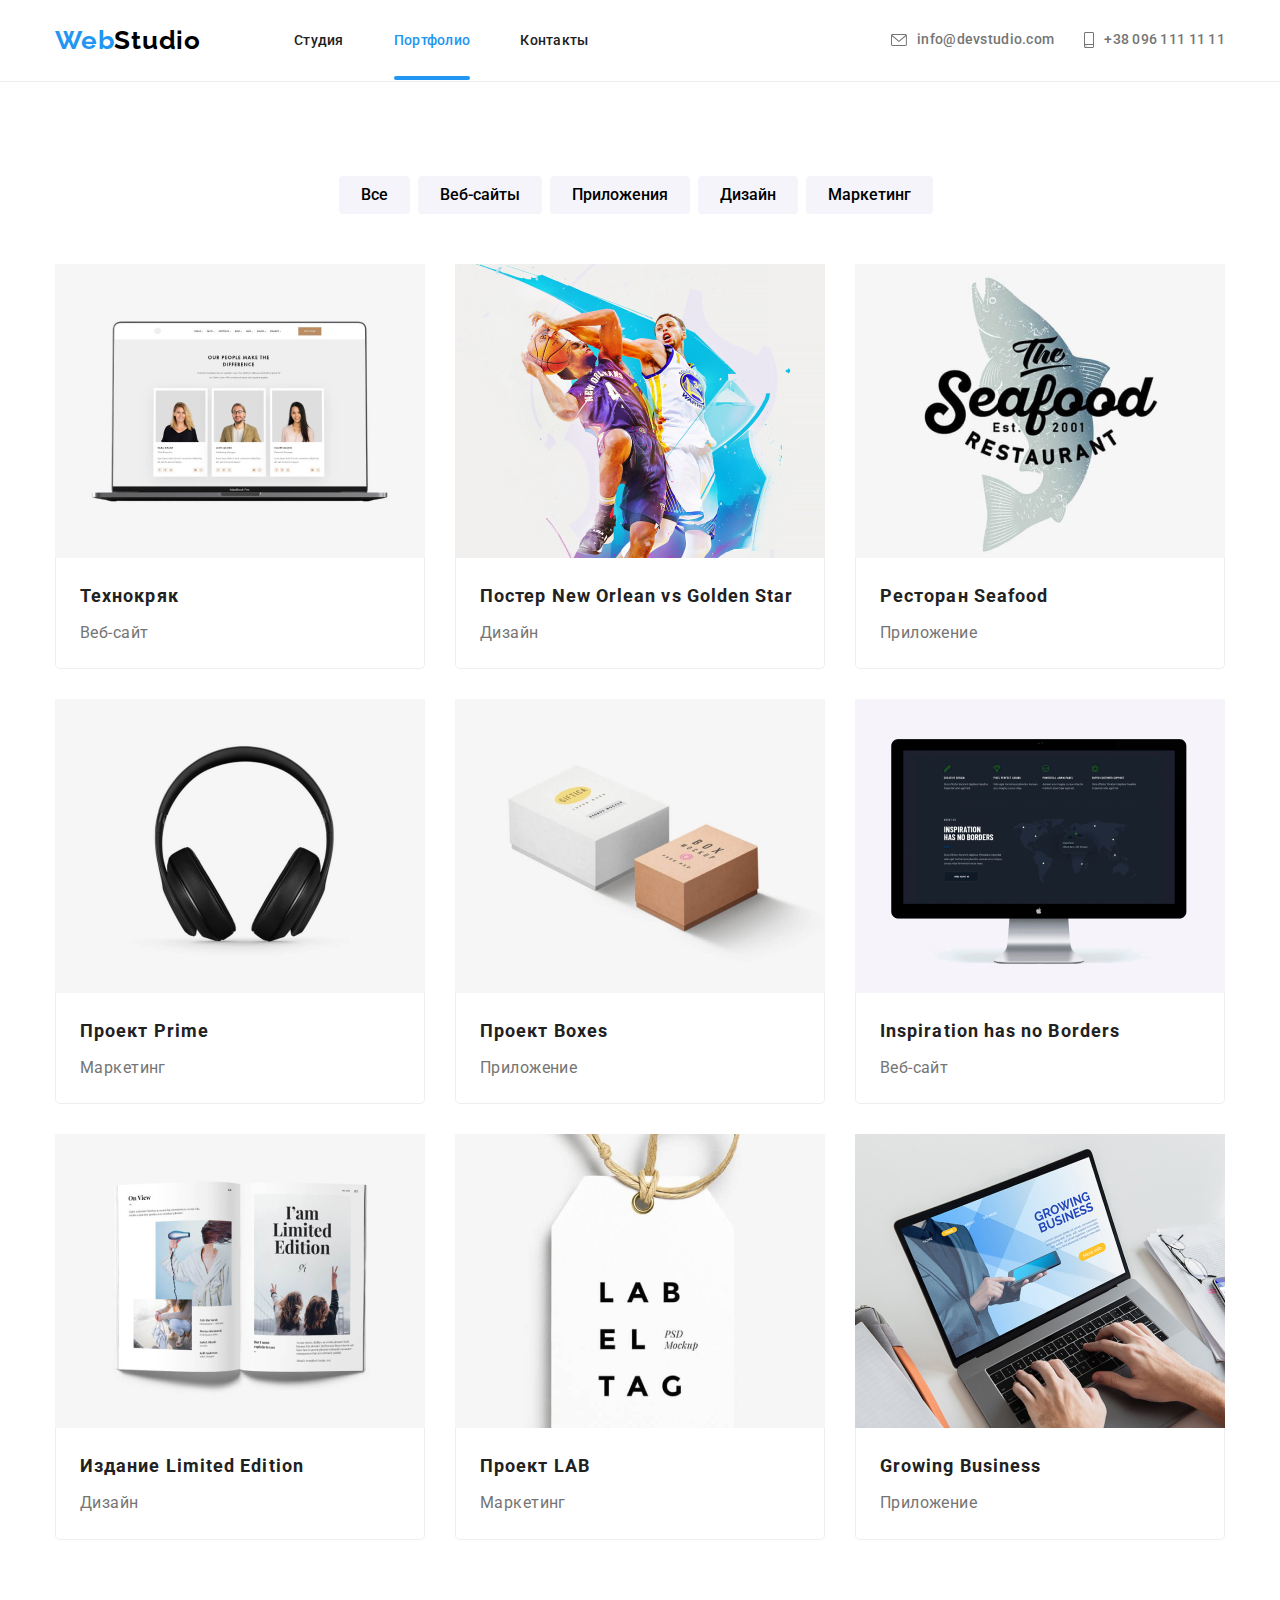
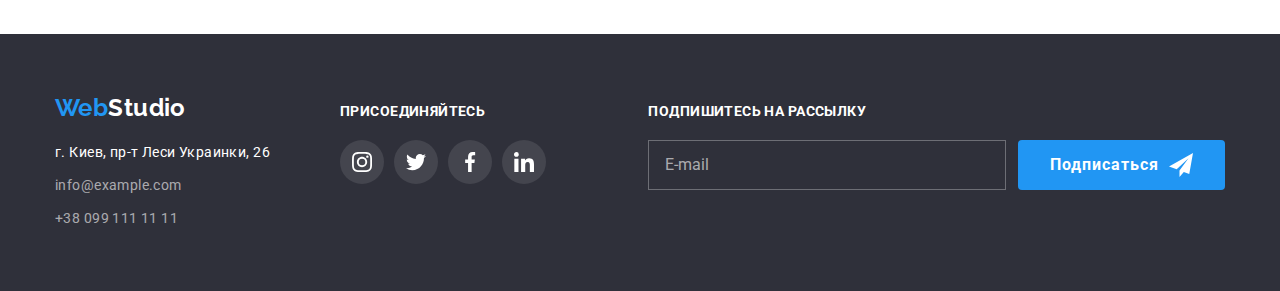
==== commit b77bb570: "header" ====
--- a/portfolio.html
+++ b/portfolio.html
@@ -14,51 +14,84 @@
 
   <body>
     <header class="header">
-      <div class="container">
-        <nav class="main-nav">
-          <a class="logo link" href="index.html"
-            >Web<span class="logo--black">Studio</span></a
-          >
-          <button type="button" class="menu-button" data-menu-button>
+      <div class="container header__container">
+          <nav class="header__navigation">
+              <a href lang="en" class="header__logo link" >Web<span class="header__logo-color">Studio</span></a>
+              <ul class="header-list list">
+                  <li class="header__item"><a href="./index.html" class="header__link link  " >Студия</a></li>
+                  <li class="header__item"><a href="" class="header__link link current active" >Портфолио</a></li>
+                  <li class="header__item"><a href="" class="header__link link" >Контакты</a></li>
+              </ul>
+          </nav>
+              <ul class="header-info-list list">
+                  <li class="header-info__item">
+                      <a class="header__info contact-mail link" href="" >
+                          <svg class="header__envelope" width="16" height="12">
+                              <use href="./images/sprite.svg#icon-envelope" ></use>
+                          </svg>
+                           info@devstudio.com  </a>
+                  </li>
+                  <li class="header-info__item">
+                      <a class="header__info contact-tel link" href="tel:+380961111111">
+                          <svg class="header__smartphone" width="10" height="16"  >
+                              <use href="./images/sprite.svg#icon-smartphone" ></use>
+                          </svg>
+                           +38 096 111 11 11 </a>
+                  </li>
+              </ul>
+       <button class="open-menu-btn">
+         <svg class="g" width="40" height="40">
+           <use href="./images/sprite.svg#icon-menu"></use>
+         </svg>
+       </button>
+      </div>
+      <div class="mob-menu is-hidden">
+          <div class="menu-container">
+          <button class="close-menu-btn">
             <svg width="40" height="40">
-              <use
-                class="icon-close"
-                href="./images/sprite.svg#icon-close"
-              ></use>
-              <use class="icon-menu" href="./images/sprite.svg#icon-menu"></use>
+              <use href="./images/sprite.svg#icon-close"></use>
             </svg>
           </button>
-          <div class="menu" data-menu>
-            <ul class="site-nav list">
-              <li class="item">
-                <a class="link" href="index.html">Студия</a>
-              </li>
-              <li class="item">
-                <a class="current link" href="portfolio.html">Портфолио</a>
-              </li>
-              <li class="item"><a class="link" href="">Контакты</a></li>
-            </ul>
-
-            <ul class="list contacts">
-              <li class="item">
-                <a class="link" href="mailto:info@devstudio.com">
-                  <svg class="contacts__icon" width="16" height="12">
-                    <use href="./images/sprite.svg#icon-envelope"></use></svg
-                  >info@devstudio.com</a
-                >
-              </li>
-              <li class="item">
-                <a class="link" href="tel:+380961111111">
-                  <svg class="contacts__icon" width="10" height="16">
-                    <use href="./images/sprite.svg#icon-smartphone"></use></svg
-                  >+38 096 111 11 11</a
-                >
-              </li>
-            </ul>
+       
+          <div>
+              <ul class="header-menu-list list">
+                  <li class="header__menu-item"><a href="./index.html" class="header__menu-link link   " >Студия</a></li>
+                  <li class="header__menu-item"><a href="" class="header__menu-link link current" >Портфолио</a></li>
+                  <li class="header__menu-item"><a href="" class="header__menu-link link" >Контакты</a></li>
+              </ul>
           </div>
-        </nav>
+          <div class="nav-mobile-container">
+              <ul class="header-info-menu-list list">
+                  <li class="header-info__menu-item">
+                      <a class="header__menu-info contact-menu-tel link" href="tel:+380961111111">
+                        
+                           +38 096 111 11 11 </a>
+                  </li>
+                  <li class="header-info__menu-item">
+                    <a class="header__menu-info-mail contact-menu-mail link" href="" >
+                      
+                         info@devstudio.com  </a>
+                </li>
+              </ul>
+              <ul class="mobile-menu-social list">
+                <li class="mobile-menu-social__item">
+                  <a href="" class="mobile-menu-social__link link">Instagram</a>
+                </li>
+                <li class="mobile-menu-social__item">
+                  <a href="" class="mobile-menu-social__link link">Twitter</a>
+                </li>
+                <li class="mobile-menu-social__item">
+                  <a href="" class="mobile-menu-social__link link">Facebook</a>
+                </li>
+                <li class="mobile-menu-social__item">
+                  <a href="" class="mobile-menu-social__link link">LinkedIn</a>
+                </li>
+              </ul>
+          </div>
+         </div>
       </div>
-    </header>
+      
+  </header>
     <main class="main-content">
       <div class="container section">
         <h1 class="hidden">Фильтры</h1>
--- a/css/main.min.css
+++ b/css/main.min.css
@@ -1,4 +1,2 @@
-/*! modern-normalize v0.7.0 | MIT License | https://github.com/sindresorhus/modern-normalize */*,::after,::before{box-sizing:border-box}:root{-moz-tab-size:4;tab-size:4}html{line-height:1.15;-webkit-text-size-adjust:100%}body{margin:0}body{font-family:system-ui, -apple-system, 'Segoe UI', Roboto, Helvetica, Arial,- sans-serif, 'Apple Color Emoji', 'Segoe UI Emoji'}hr{height:0}abbr[title]{text-decoration:underline dotted}b,strong{font-weight:bolder}code,kbd,pre,samp{font-family:ui-monospace, SFMono-Regular, Consolas, 'Liberation Mono', Menlo,- monospace;font-size:1em}small{font-size:80%}sub,sup{font-size:75%;line-height:0;position:relative;vertical-align:baseline}sub{bottom:-0.25em}sup{top:-0.5em}button,input,optgroup,select,textarea{font-family:inherit;font-size:100%;line-height:1.15;margin:0}button,select{text-transform:none}[type='button'],[type='reset'],[type='submit'],button{-webkit-appearance:button}[type='button']::-moz-focus-inner,[type='reset']::-moz-focus-inner,[type='submit']::-moz-focus-inner,button::-moz-focus-inner{border-style:none;padding:0}[type='button']:-moz-focusring,[type='reset']:-moz-focusring,[type='submit']:-moz-focusring,button:-moz-focusring{outline:1px dotted ButtonText}legend{padding:0}progress{vertical-align:baseline}[type='number']::-webkit-inner-spin-button,[type='number']::-webkit-outer-spin-button{height:auto}[type='search']{-webkit-appearance:textfield;outline-offset:-2px}[type='search']::-webkit-search-decoration{-webkit-appearance:none}::-webkit-file-upload-button{-webkit-appearance:button;font:inherit}summary{display:list-item}body{color:#212121;font-family:Roboto;letter-spacing:0.03em;font-size:14px;font-style:normal;font-weight:400}img{display:block;width:100%;height:auto}.main-content{background-color:var(--white)}.link{text-decoration:none}.list{padding:0;margin:0;list-style:none}@media screen and (min-width: 1200px){.list{display:flex;flex-wrap:wrap}}.list--colum{flex-direction:column}.hidden{position:absolute;width:1px;height:1px;margin:-1px;border:0;padding:0;clip:rect(0 0 0 0);overflow:hidden}.container{width:100%;margin-left:auto;margin-right:auto;padding-right:15px;padding-left:15px}@media screen and (min-width: 480px){.container{width:480px}}@media screen and (min-width: 768px){.container{width:768px}}@media screen and (min-width: 1200px){.container{width:1200px}}.section{padding-top:60px;padding-bottom:60px}@media screen and (min-width: 1200px){.section{padding-top:94px;padding-bottom:94px}}.header{position:relative;background-color:#fff;border-bottom:1px solid #ECECEC}.menu{background-color:#fff;text-align:center}@media screen and (max-width: 767px){.menu{font-size:18px}}.menu.is-open{display:block}@media screen and (max-width: 767px){.menu{display:none;position:absolute;width:100%;top:100%;left:0;z-index:3;box-shadow:0px 4px 8px rgba(0,0,0,0.04),0px 2px 4px rgba(0,0,0,0.08),0px 1px 3px rgba(0,0,0,0.16)}}@media screen and (min-width: 768px){.menu{display:flex;margin-left:88px}}@media screen and (min-width: 1200px){.menu{margin-left:95px}}.main-nav{align-items:center;display:flex}@media screen and (max-width: 767px){.main-nav{padding-top:16px;padding-bottom:16px}}@media screen and (max-width: 767px){.site-nav{margin-top:60px;margin-bottom:60px}}@media screen and (min-width: 768px){.site-nav{display:flex}}.site-nav.is-open .site-nav{display:block}.site-nav .link{display:inline-block;padding-top:8px;padding-bottom:8px;position:relative;color:#212121;font-weight:500;line-height:1.14;letter-spacing:0.02em;transition:color 250ms cubic-bezier(0.4, 0, 0.2, 1)}@media screen and (min-width: 768px){.site-nav .link{padding-top:32px;padding-bottom:32px}}.site-nav .link:hover,.site-nav .link:focus{color:#2196f3}@media screen and (max-width: 767px){.site-nav .item:not(:last-child){margin-bottom:32px}}@media screen and (min-width: 768px){.site-nav .item{margin-right:50px}.site-nav .item:last-child{margin-right:82px}}@media screen and (min-width: 1200px){.site-nav .item:last-child{margin-right:305px}}.link.current{color:#2196f3}.current::after{display:inline-block;position:absolute;bottom:0;left:0;content:'';width:100%;height:4px;background-color:#2196f3;border-radius:2px}.logo{display:block;font-family:Raleway;font-style:normal;color:#2196f3;font-weight:700;font-size:24px;line-height:1.16}.logo--black{color:#000}.logo--white{color:#fff}.hero{display:flex;flex-direction:column;justify-content:center;align-items:center;max-width:1600px;height:400px;margin-left:auto;margin-right:auto;background-color:#2f303a;color:#fff;text-align:center;background-image:linear-gradient(to right, rgba(47,48,58,0.4), rgba(47,48,58,0.4)),url(../images/overlay-480.jpg);background-position:center;background-repeat:no-repeat;background-size:cover}@media screen and (min-width: 768px){.hero{background-image:linear-gradient(to right, rgba(47,48,58,0.4), rgba(47,48,58,0.4)),url(../images/overlay-768.jpg)}}@media screen and (min-width: 1200px){.hero{height:600px;background-image:linear-gradient(to right, rgba(47,48,58,0.4), rgba(47,48,58,0.4)),url(../images/overlay.jpg)}}.hero__title{margin-top:0;margin-bottom:30px;margin-left:auto;margin-right:auto;max-width:360px;font-weight:900;font-size:26px;line-height:1.6;letter-spacing:0.06em;text-transform:uppercase}@media screen and (min-width: 1200px){.hero__title{font-size:44px;line-height:1.4;max-width:700px}}.button{display:inline-block;border-radius:4px;padding:10px 32px;min-width:200px;color:#fff;background-color:#2196f3;font-weight:700;font-size:16px;line-height:1.9;letter-spacing:0.06em;cursor:pointer;border:none}.button--white{padding:6px 22px;font-weight:500;font-size:16px;line-height:1.6;text-align:center;background-color:#f5f4fa;border:0;border-radius:4px;cursor:pointer;transition:color 250ms cubic-bezier(0.4, 0, 0.2, 1),background-color 250ms cubic-bezier(0.4, 0, 0.2, 1),box-shadow 250ms cubic-bezier(0.4, 0, 0.2, 1)}.button--white:hover,.button--white:focus{color:#fff;background-color:#2196f3;box-shadow:0px 3px 1px rgba(0,0,0,0.1),0px 1px 2px rgba(0,0,0,0.08),0px 2px 2px rgba(0,0,0,0.12)}.buttons{display:flex;flex-wrap:wrap;margin-bottom:50px}@media screen and (min-width: 768px){.buttons{justify-content:center}}.buttons__item{margin-right:8px}.buttons__item:last-child{margin-right:0}.buttons__item:nth-child(-n+3){margin-bottom:15px}@media screen and (min-width: 768px){.buttons__item{margin-bottom:0}}.menu-button{display:inline-flex;margin:0;padding:0;border:none;background-color:transparent;margin-left:auto;cursor:pointer}@media screen and (min-width: 768px){.menu-button{display:none}}.menu-button .icon-close{display:none}.menu-button.is-open .icon-close{display:block}.menu-button.is-open .icon-menu{display:none}.features__subtitle{font-weight:700;line-height:1.14;text-transform:uppercase;margin-bottom:10px;margin-top:0;text-align:center}@media screen and (min-width: 768px){.features__subtitle{text-align:left}}.features__paragraph{line-height:1.7;color:#757575;margin-top:0;margin-bottom:0}.features__item{margin-bottom:30px;width:100%}.features__item:last-child{margin-bottom:0}@media screen and (min-width: 768px){.features__item{width:calc((100% - 30px) / 2);margin-right:30px}.features__item:nth-child(2n){margin-right:0}.features__item:nth-last-child(-n+2){margin-bottom:0}}@media screen and (min-width: 1200px){.features__item{width:calc((100% - 90px) / 4)}.features__item:not(:last-child){margin-right:30px;margin-bottom:0}}.features__list{display:flex;flex-wrap:wrap}.features__frame{display:flex;justify-content:center;align-items:center;background-color:#f5f4fa;border-radius:4px;height:120px;margin-bottom:30px}.title{margin-bottom:30px;margin-top:0;font-weight:700;font-size:28px;line-height:1.2;text-align:center}@media screen and (min-width: 1200px){.title{margin-bottom:50px;font-size:36px}}.activity{display:none}@media screen and (min-width: 1200px){.activity{display:block}}.activity__item{width:calc((100% - 60px) / 3);margin-right:30px;position:relative}.activity__item:nth-child(3n){margin-right:0}.activity__block{position:absolute;bottom:0;width:100%;height:70px;display:flex;justify-content:center;align-items:center;background-color:rgba(47,48,58,0.8)}.activity__title{margin:0;color:#fff;font-weight:700;font-size:14px;line-height:1.14;text-transform:uppercase}.team{background-color:#f5f4fa;text-align:center}.team__box{background-color:#fff;margin-bottom:30px;box-shadow:0px 1px 3px rgba(0,0,0,0.12),0px 1px 1px rgba(0,0,0,0.14),0px 2px 1px rgba(0,0,0,0.2);border-radius:0px 0px 4px 4px}@media screen and (max-width: 767px){.team__box:last-child{margin-bottom:0}}@media screen and (min-width: 768px){.team__box:nth-last-child(-n+2){margin-bottom:0}}@media screen and (min-width: 1200px){.team__box{margin-bottom:0}}@media screen and (min-width: 768px) and (max-width: 1199px){.team__box{width:calc((100% - 30px) / 2);margin-right:30px}.team__box:nth-child(2n){margin-right:0}}@media screen and (min-width: 1200px){.team__box{margin-right:30px;width:calc((100% - 90px) / 4)}.team__box:nth-child(4n){margin-right:0}}.team__subtitle{font-weight:500;font-size:16px;line-height:1.2;margin-top:0;margin-bottom:10px}.team__paragraph{font-size:16px;line-height:1.2;color:#757575;margin-top:0;margin-bottom:16px}.box-footer{padding-top:30px;padding-bottom:30px}@media screen and (min-width: 768px){.team__list{display:flex;flex-wrap:wrap}}.link-icon{display:flex;justify-content:center;align-items:center;border-radius:50%;width:44px;height:44px;fill:#afb1b8;transition:background-color 250ms cubic-bezier(0.4, 0, 0.2, 1),fill 250ms cubic-bezier(0.4, 0, 0.2, 1)}.link-icon:hover,.link-icon:focus{background-color:#2196f3;fill:#fff}.icon__list{display:flex;justify-content:center}.icon__item{margin-right:10px}.icon__item:last-child{margin-right:0}.clients__item{margin-right:30px;margin-bottom:30px;width:calc((100% - 30px) / 2)}@media screen and (min-width: 480px){.clients__item:nth-last-child(-n+2){margin-bottom:0}}@media screen and (min-width: 768px){.clients__item:nth-last-child(-n+3){margin-bottom:0}}.clients__item .clients__link:hover,.clients__item .clients__link:focus{fill:#2196f3;border-color:#2196f3}@media screen and (max-width: 767px){.clients__item:nth-child(2n){margin-right:0}}@media screen and (min-width: 768px){.clients__item{width:calc((100% - 60px) / 3)}}@media screen and (min-width: 768px) and (max-width: 1199px){.clients__item:nth-child(3n){margin-right:0}}@media screen and (min-width: 1200px){.clients__item{width:calc((100% - 30px * 5) / 6);margin-bottom:0}.clients__item:nth-child(6n){margin-right:0}}.clients__link{display:flex;align-items:center;justify-content:center;height:90px;border-radius:4px;border:1px solid #afb1b8;fill:#afb1b8;padding:0;margin:0;transition:border-color 250ms cubic-bezier(0.4, 0, 0.2, 1),fill 250ms cubic-bezier(0.4, 0, 0.2, 1)}.clients .list{display:flex;flex-wrap:wrap}.page-footer{padding-top:60px;padding-bottom:60px;background-color:#2f303a}@media screen and (min-width: 768px){.foot{margin-bottom:60px;justify-content:space-around;display:flex;align-items:baseline}}.footer{text-align:center;align-items:baseline;justify-content:space-between}@media screen and (min-width: 1200px){.footer{display:flex;text-align:left}}.footer__subtitle{line-height:1.14;text-transform:uppercase;color:#fff}.link-icon--gray{border-radius:50%;width:44px;height:44px;fill:#fff;background-color:rgba(255,255,255,0.1)}.join{margin-bottom:60px;margin-top:60px}@media screen and (min-width: 768px){.join{margin-top:0}}@media screen and (min-width: 1200px){.join{margin-left:70px;margin-bottom:0}}.join .list{margin-top:20px}.foot{justify-content:space-around}@media screen and (min-width: 1200px){.foot{margin-bottom:0}}@media screen and (max-width: 767px){.contacts{padding-bottom:60px}}@media screen and (min-width: 768px) and (max-width: 1199px){.contacts{padding-top:21px}}@media screen and (min-width: 1200px){.contacts{margin-left:auto}}.contacts .link{color:#757575;display:flex;align-items:center;font-weight:500;line-height:1.14;letter-spacing:0.02em;transition:color 250ms cubic-bezier(0.4, 0, 0.2, 1)}@media screen and (max-width: 767px){.contacts .link{justify-content:center}}.contacts .link:hover,.contacts .link:focus{fill:#2196f3}@media screen and (min-width: 1200px){.contacts .link{padding-top:32px;padding-bottom:32px}}.contacts .link:hover,.contacts .link:focus{color:#2196f3}.contacts .item:not(:last-child){margin-bottom:16px}@media screen and (min-width: 768px){.contacts .item:not(:last-child){margin-bottom:10px}}@media screen and (min-width: 1200px){.contacts .item:not(:last-child){margin-bottom:0;margin-right:30px}}.contacts__icon{margin-right:8px;fill:currentColor}@media screen and (min-width: 1200px){.contacts__icon{margin-right:10px}}.footer-contacts{color:rgba(255,255,255,0.6)}.footer-contacts:hover,.footer-contacts:focus{color:#2196f3}.contact__item{margin-bottom:9px}.contact__item:last-child{margin-bottom:0}.street{margin-top:0;margin-bottom:9px}.location{color:#fff;line-height:1.7;font-style:normal;margin-top:20px}.follow__input{font-size:16px;color:#fff;width:100%;height:50px;padding-left:16px;background-color:transparent;border:1px solid rgba(255,255,255,0.3)}.follow__input::placeholder{font-size:16px;line-height:1.25;color:rgba(255,255,255,0.6)}.follow__input:focus{border-color:#fff}@media screen and (min-width: 768px){.follow__input{width:450px}}@media screen and (min-width: 1200px){.follow__input{width:358px}}.follow__form{margin-top:20px}@media screen and (min-width: 1200px){.follow__form{display:flex}}.follow__form .button{margin-top:20px;display:flex;align-items:center;margin-left:auto;margin-right:auto}@media screen and (min-width: 1200px){.follow__form .button{margin-left:12px;margin-top:0}}.icon-send{margin-left:10px}.backdrop{position:fixed;top:0;left:0;width:100%;height:100%;padding:90px 15px;background-color:rgba(0,0,0,0.7);opacity:1;transition:opacity 250ms cubic-bezier(0.4, 0, 0.2, 1);overflow-y:scroll}.is-hidden{opacity:0;pointer-events:none}.backdrop.is-hidden .modal{transform:translate(-50%, -50%) scale(0.7)}.modal{background-color:#fff;transition:transform 250ms cubic-bezier(0.4, 0, 0.2, 1)}@media screen and (min-width: 768px){.modal{position:absolute;top:50%;left:50%;width:450px;height:609px;transform:translate(-50%, -50%) scale(1)}}@media screen and (min-width: 1200px){.modal{width:528px;height:581px}}.modal__button{position:absolute;top:101px;right:23px;width:30px;height:30px;border:1px solid rgba(0,0,0,0.1);background-color:#fff;border-radius:50%;cursor:pointer;transition:color 250ms cubic-bezier(0.4, 0, 0.2, 1)}@media screen and (min-width: 768px){.modal__button{top:8px;right:8px}}.modal__button:hover,.modal__button:focus{color:#2196f3}.form__title{color:#212121;font-weight:700;font-size:20px;line-height:1.5;text-align:center;margin-top:0;margin-bottom:12px}@media screen and (min-width: 1200px){.form__title{line-height:1.15}}.form{padding:40px;margin-right:auto;margin-left:auto;text-align:center}.form-field{position:relative;display:flex;flex-direction:column;margin-bottom:10px;text-align:left}.form-field .input-icon{position:absolute;width:18px;height:18px;left:12px;bottom:11px;transition:fill 250ms cubic-bezier(0.4, 0, 0.2, 1)}.form-input{margin:0;padding:10px;border:1px solid rgba(33,33,33,0.2);border-radius:4px;padding-left:42px;transition:border-color 250ms cubic-bezier(0.4, 0, 0.2, 1)}.form-input:focus{border-color:#2196f3;outline:none}.form-input:focus+.input-icon{fill:#2196f3}.form-label{color:#757575;font-size:12px;line-height:1.16;letter-spacing:0.01em;margin-bottom:4px}.checkbox-label{font-size:12px;line-height:1.17;letter-spacing:0.03em}@media screen and (min-width: 1200px){.checkbox-label{font-size:14px;line-height:1.7}}.comment{resize:none;height:120px;padding-left:16px;margin-bottom:10px}.comment::placeholder{line-height:16px;letter-spacing:0.01em;color:rgba(117,117,117,0.5)}.form-checkbox{margin-bottom:30px;display:flex;align-items:center;justify-content:center;cursor:pointer}.checkbox:checked+.checkbox-icon{background-color:#2196f3;border-color:#2196f3;background-image:url(../images/icon-check.svg);background-origin:border-box;background-size:contain}.form-checkbox .link{display:inline-block;color:#2196f3;border-bottom:1px solid #2196f3;line-height:0.85}.checkbox-icon{display:inline-block;min-width:16px;height:15px;border:2px solid #212121;margin-right:9px;border-radius:2px;transition:background-color 250ms cubic-bezier(0.4, 0, 0.2, 1),border 250ms cubic-bezier(0.4, 0, 0.2, 1)}@media screen and (min-width: 768px){.projects .list{display:flex;flex-wrap:wrap}}.projects__title{font-weight:700;font-size:18px;line-height:2;color:#212121;letter-spacing:0.06em;margin-top:0;margin-bottom:4px}.projects__paragraph{font-size:16px;line-height:1.9;color:#757575;margin-bottom:0;margin-top:0}.projects__item{margin-bottom:30px;border-radius:5px;transition:box-shadow 250ms cubic-bezier(0.4, 0, 0.2, 1)}.projects__item:last-child{margin-bottom:0}.projects__item:hover,.projects__item:focus{box-shadow:0px 1px 3px rgba(0,0,0,0.12),0px 1px 1px rgba(0,0,0,0.14),0px 2px 1px rgba(0,0,0,0.2)}.projects__item:hover .overlay,.projects__item:focus .overlay{transform:translateY(0)}@media screen and (min-width: 768px) and (max-width: 1199px){.projects__item{width:calc((100% - 30px) / 2);margin-right:30px}.projects__item:nth-child(2n){margin-right:0}}@media screen and (min-width: 1200px){.projects__item{width:calc((100% - 60px) / 3);margin-right:30px}.projects__item:nth-child(3n){margin-right:0}.projects__item:nth-last-child(-n+3){margin-bottom:0}}.projects__box{position:relative;overflow:hidden}.box__caption{padding-top:20px;padding-left:24px;padding-bottom:20px;border:1px solid #eeeeee;background-color:#fff;box-sizing:border-box;border-top:none;border-bottom-left-radius:5px;border-bottom-right-radius:5px}.overlay{position:absolute;top:0;display:flex;align-items:center;width:100%;height:100%;background-color:rgba(33,150,243,0.9);padding:0 24px;transform:translateY(100%);transition:transform 250ms cubic-bezier(0.4, 0, 0.2, 1)}.overley__text{margin:0;font-size:18px;line-height:1.56;color:#fff}
+/*! modern-normalize v0.7.0 | MIT License | https://github.com/sindresorhus/modern-normalize */*,::after,::before{box-sizing:border-box}:root{-moz-tab-size:4;tab-size:4}html{line-height:1.15;-webkit-text-size-adjust:100%}body{margin:0}body{font-family:system-ui, -apple-system, 'Segoe UI', Roboto, Helvetica, Arial, sans-serif, 'Apple Color Emoji', 'Segoe UI Emoji'}hr{height:0}abbr[title]{text-decoration:underline dotted}b,strong{font-weight:bolder}code,kbd,pre,samp{font-family:ui-monospace, SFMono-Regular, Consolas, 'Liberation Mono', Menlo, monospace;font-size:1em}small{font-size:80%}sub,sup{font-size:75%;line-height:0;position:relative;vertical-align:baseline}sub{bottom:-0.25em}sup{top:-0.5em}button,input,optgroup,select,textarea{font-family:inherit;font-size:100%;line-height:1.15;margin:0}button,select{text-transform:none}[type='button'],[type='reset'],[type='submit'],button{-webkit-appearance:button}[type='button']::-moz-focus-inner,[type='reset']::-moz-focus-inner,[type='submit']::-moz-focus-inner,button::-moz-focus-inner{border-style:none;padding:0}[type='button']:-moz-focusring,[type='reset']:-moz-focusring,[type='submit']:-moz-focusring,button:-moz-focusring{outline:1px dotted ButtonText}legend{padding:0}progress{vertical-align:baseline}[type='number']::-webkit-inner-spin-button,[type='number']::-webkit-outer-spin-button{height:auto}[type='search']{-webkit-appearance:textfield;outline-offset:-2px}[type='search']::-webkit-search-decoration{-webkit-appearance:none}::-webkit-file-upload-button{-webkit-appearance:button;font:inherit}summary{display:list-item}:root{--main-title-color: #212121;--main-text-color: #757575;--header-text-color: #212121;--second-header-color: #757575;--first-button-color: #ffffff;--accent-color: #2196f3}body{color:#212121;font-family:Roboto;letter-spacing:0.03em;font-size:14px;font-style:normal;font-weight:400}img{display:block;width:100%;height:auto}.main-content{background-color:var(--white)}.link{text-decoration:none}.list{padding:0;margin:0;list-style:none}@media screen and (min-width: 1200px){.list{display:flex;flex-wrap:wrap}}.list--colum{flex-direction:column}.hidden{position:absolute;width:1px;height:1px;margin:-1px;border:0;padding:0;clip:rect(0 0 0 0);overflow:hidden}.container{width:100%;margin-left:auto;margin-right:auto;padding-right:15px;padding-left:15px}@media screen and (min-width: 480px){.container{width:480px}}@media screen and (min-width: 768px){.container{width:768px}}@media screen and (min-width: 1200px){.container{width:1200px}}.section{padding-top:60px;padding-bottom:60px}@media screen and (min-width: 1200px){.section{padding-top:94px;padding-bottom:94px}}.header{border-bottom:1px solid #ececec}.header__logo{font-family:Raleway;font-style:normal;font-weight:700;font-size:26px;line-height:1.19;letter-spacing:0.03em;margin-right:93px;padding-top:25px;padding-bottom:25px;color:var(--accent-color)}@media screen and (max-width: 768px){.header__logo{padding-top:16px;padding-bottom:16px}}.header__logo:focus .header__logo-color{color:var(--accent-color)}.header__logo-color{color:#000000}.header__logo-color:hover,.header__logo-color:focus{color:var(--accent-color)}.header__item{margin-right:50px}.header-list{display:flex}@media screen and (max-width: 768px){.header-list{display:none}}.header__navigation{display:flex;align-items:center}.header__container{display:flex}@media screen and (min-width: 1200px){.header-info-list{display:flex;align-items:center;margin-left:auto}}@media screen and (max-width: 768px){.header-info-list{display:none}}.header__link{font-weight:500;font-size:14px;line-height:1.14;letter-spacing:0.02em;padding-top:32px;padding-bottom:32px;color:var(--header-text-color);position:relative;transition:color 250ms cubic-bezier(0.4, 0, 0.2, 1)}.header__link:focus,.header__link:hover{color:var(--accent-color)}.active::after{content:"";width:100%;height:4px;background-color:var(--accent-color);position:absolute;left:0;bottom:0;border-radius:2px}.header__info{font-weight:500;font-size:14px;line-height:1.14;letter-spacing:0.02em;display:flex;align-items:center;color:var(--second-header-color);transition:color 250ms cubic-bezier(0.4, 0, 0.2, 1)}@media screen and (min-width: 1200px){.header__info{padding-top:32px;padding-bottom:32px}}.header__info:focus,.header__info:hover{color:var(--accent-color)}.header-info__item{margin-right:30px}.header-info__item:last-child{margin-right:0}.header__envelope{margin-right:10px;fill:currentColor}.header__smartphone{margin-right:10px;fill:currentColor}.current{color:var(--accent-color)}@media screen and (min-width: 768px) and (max-width: 1199px){.contact-tel{padding-bottom:21px}}@media screen and (min-width: 768px) and (max-width: 1199px){.contact-mail{padding-top:21px;margin-bottom:10px}}.open-menu-btn{display:flex;align-items:center;justify-content:center;border:none;background-color:transparent;margin-left:auto}.open-menu-btn:hover,.open-menu-btn:focus{fill:var(--accent-color)}@media screen and (min-width: 768px){.open-menu-btn{display:none}}.g:hover,.g:focus:focus{fill:var(--accent-color);cursor:pointer}.mob-menu{position:fixed;background-color:#ffffff;width:100vw;height:100vh;top:0;z-index:5;padding-top:48px;padding-bottom:48px;padding-left:40px;padding-right:40px;overflow-y:scroll;transition:transform 250ms cubic-bezier(0.4, 0, 0.2, 1),opacity 250ms cubic-bezier(0.4, 0, 0.2, 1)}.close-menu-btn{display:block;margin-left:auto;margin-bottom:8px;position:absolute;top:10px;right:15px;display:flex;align-items:center;justify-content:center;border:none;background-color:transparent}.close-menu-btn:hover,.close-menu-btn:focus{fill:var(--accent-color)}.header__menu-item:not(:last-child){margin-bottom:35px}.header__menu-link{font-family:Roboto;font-style:normal;font-weight:500;font-size:40px;line-height:47px;letter-spacing:0.02em;color:var(--header-text-color)}.menu-container{display:flex;flex-direction:column;height:100%}.nav-mobile-container{margin-top:auto}.header__menu-link.current{color:var(--accent-color)}.header-info-menu-list{margin-bottom:64px}.header-info__menu-item:not(:last-child){margin-bottom:32px}.header__menu-info{font-family:Roboto;font-style:normal;font-weight:500;font-size:34px;line-height:40px;letter-spacing:0.02em;color:#757575}.header__menu-info:hover,.header__menu-info:focus{color:var(--accent-color)}.mobile-menu-social{display:flex}.mobile-menu-social__item:not(:last-child){border-right:1px solid rgba(33,33,33,0.2)}.mobile-menu-social__item:not(:first-child){margin-left:10px}.mobile-menu-social__link{font-weight:500;font-size:18px;line-height:22px;letter-spacing:0.02em;color:#2196F3;margin-right:10px}.header__menu-info-mail{font-weight:500;font-size:24px;line-height:28px;letter-spacing:0.02em;color:#757575}.logo{display:block;font-family:Raleway;font-style:normal;color:#2196f3;font-weight:700;font-size:24px;line-height:1.16}.logo--black{color:#000}.logo--white{color:#fff}.hero{display:flex;flex-direction:column;justify-content:center;align-items:center;max-width:1600px;height:400px;margin-left:auto;margin-right:auto;background-color:#2f303a;color:#fff;text-align:center;background-image:linear-gradient(to right, rgba(47,48,58,0.4), rgba(47,48,58,0.4)),url(../images/overlay-480.jpg);background-position:center;background-repeat:no-repeat;background-size:cover}@media screen and (min-width: 768px){.hero{background-image:linear-gradient(to right, rgba(47,48,58,0.4), rgba(47,48,58,0.4)),url(../images/overlay-768.jpg)}}@media screen and (min-width: 1200px){.hero{height:600px;background-image:linear-gradient(to right, rgba(47,48,58,0.4), rgba(47,48,58,0.4)),url(../images/overlay.jpg)}}.hero__title{margin-top:0;margin-bottom:30px;margin-left:auto;margin-right:auto;max-width:360px;font-weight:900;font-size:26px;line-height:1.6;letter-spacing:0.06em;text-transform:uppercase}@media screen and (min-width: 1200px){.hero__title{font-size:44px;line-height:1.4;max-width:700px}}.button{display:inline-block;border-radius:4px;padding:10px 32px;min-width:200px;color:#fff;background-color:#2196f3;font-weight:700;font-size:16px;line-height:1.9;letter-spacing:0.06em;cursor:pointer;border:none}.button--white{padding:6px 22px;font-weight:500;font-size:16px;line-height:1.6;text-align:center;background-color:#f5f4fa;border:0;border-radius:4px;cursor:pointer;transition:color 250ms cubic-bezier(0.4, 0, 0.2, 1),background-color 250ms cubic-bezier(0.4, 0, 0.2, 1),box-shadow 250ms cubic-bezier(0.4, 0, 0.2, 1)}.button--white:hover,.button--white:focus{color:#fff;background-color:#2196f3;box-shadow:0px 3px 1px rgba(0,0,0,0.1),0px 1px 2px rgba(0,0,0,0.08),0px 2px 2px rgba(0,0,0,0.12)}.buttons{display:flex;flex-wrap:wrap;margin-bottom:50px}@media screen and (min-width: 768px){.buttons{justify-content:center}}.buttons__item{margin-right:8px}@media screen and (max-width: 767px){.buttons__item{margin-top:15px}}@media screen and (min-width: 768px){.buttons__item{margin-bottom:0}}.menu-button{display:inline-flex;margin:0;padding:0;border:none;background-color:transparent;margin-left:auto;cursor:pointer}@media screen and (min-width: 768px){.menu-button{display:none}}.menu-button .icon-close{display:none}.menu-button.is-open .icon-close{display:block}.menu-button.is-open .icon-menu{display:none}.features__subtitle{font-weight:700;font-size:14px;line-height:16px;letter-spacing:0.03em;line-height:1.14;text-transform:uppercase;margin-bottom:10px;margin-top:0;text-align:center}@media screen and (min-width: 768px){.features__subtitle{text-align:left}}.features{padding-top:94px}@media screen and (max-width: 1199px){.features{padding-bottom:60px;padding-top:60px}}.features__paragraph{line-height:1.7;color:#757575;margin-top:0;margin-bottom:0}.features__item{margin-bottom:30px;width:100%}.features__item:last-child{margin-bottom:0}@media screen and (min-width: 768px){.features__item{width:calc((100% - 30px) / 2);margin-right:30px}.features__item:nth-child(2n){margin-right:0}.features__item:nth-last-child(-n+2){margin-bottom:0}}@media screen and (min-width: 1200px){.features__item{width:calc((100% - 90px) / 4)}.features__item:not(:last-child){margin-right:30px;margin-bottom:0}}.features__list{display:flex;flex-wrap:wrap}.features__frame{display:flex;justify-content:center;align-items:center;background-color:#f5f4fa;border-radius:4px;height:120px;margin-bottom:30px}.title{margin-bottom:30px;margin-top:0;font-weight:700;font-size:28px;line-height:1.2;text-align:center}@media screen and (min-width: 1200px){.title{margin-bottom:50px;font-size:36px}}.activity{display:none;padding-bottom:94px}@media screen and (min-width: 1200px){.activity{display:block}}.activity__item{width:calc((100% - 60px) / 3);margin-right:30px;position:relative}.activity__item:nth-child(3n){margin-right:0}.activity__block{position:absolute;bottom:0;width:100%;height:70px;display:flex;justify-content:center;align-items:center;background-color:rgba(47,48,58,0.8)}.activity__title{margin:0;color:#fff;font-weight:700;font-size:14px;line-height:1.14;text-transform:uppercase}.team{background-color:#f5f4fa;text-align:center}.team__box{background-color:#fff;margin-bottom:30px;box-shadow:0px 1px 3px rgba(0,0,0,0.12),0px 1px 1px rgba(0,0,0,0.14),0px 2px 1px rgba(0,0,0,0.2);border-radius:0px 0px 4px 4px}@media screen and (max-width: 767px){.team__box:last-child{margin-bottom:0}}@media screen and (min-width: 768px){.team__box:nth-last-child(-n+2){margin-bottom:0}}@media screen and (min-width: 1200px){.team__box{margin-bottom:0}}@media screen and (min-width: 768px) and (max-width: 1199px){.team__box{width:calc((100% - 30px) / 2);margin-right:30px}.team__box:nth-child(2n){margin-right:0}}@media screen and (min-width: 1200px){.team__box{margin-right:30px;width:calc((100% - 90px) / 4)}.team__box:nth-child(4n){margin-right:0}}.team__subtitle{font-weight:500;font-size:16px;line-height:1.2;margin-top:0;margin-bottom:10px}.team__paragraph{font-size:16px;line-height:1.2;color:#757575;margin-top:0;margin-bottom:16px}.box-footer{padding-top:30px;padding-bottom:30px}@media screen and (min-width: 768px){.team__list{display:flex;flex-wrap:wrap}}.link-icon{display:flex;justify-content:center;align-items:center;border-radius:50%;width:44px;height:44px;fill:#afb1b8;transition:background-color 250ms cubic-bezier(0.4, 0, 0.2, 1),fill 250ms cubic-bezier(0.4, 0, 0.2, 1)}.link-icon:hover,.link-icon:focus{background-color:#2196f3;fill:#fff}.icon__list{display:flex;justify-content:center}.icon__item{margin-right:10px}.icon__item:last-child{margin-right:0}.clients__item{margin-right:30px;margin-bottom:30px;width:calc((100% - 30px) / 2)}@media screen and (min-width: 480px){.clients__item:nth-last-child(-n+2){margin-bottom:0}}@media screen and (min-width: 768px){.clients__item:nth-last-child(-n+3){margin-bottom:0}}.clients__item .clients__link:hover,.clients__item .clients__link:focus{fill:#2196f3;border-color:#2196f3}@media screen and (max-width: 767px){.clients__item:nth-child(2n){margin-right:0}}@media screen and (min-width: 768px){.clients__item{width:calc((100% - 60px) / 3)}}@media screen and (min-width: 768px) and (max-width: 1199px){.clients__item:nth-child(3n){margin-right:0}}@media screen and (min-width: 1200px){.clients__item{width:calc((100% - 30px * 5) / 6);margin-bottom:0}.clients__item:nth-child(6n){margin-right:0}}.clients__link{display:flex;align-items:center;justify-content:center;height:90px;border-radius:4px;border:1px solid #afb1b8;fill:#afb1b8;padding:0;margin:0;transition:border-color 250ms cubic-bezier(0.4, 0, 0.2, 1),fill 250ms cubic-bezier(0.4, 0, 0.2, 1)}.clients .list{display:flex;flex-wrap:wrap}.page-footer{padding-top:60px;padding-bottom:60px;background-color:#2f303a}@media screen and (min-width: 768px){.foot{margin-bottom:60px;justify-content:space-around;display:flex;align-items:baseline}}.footer{text-align:center;align-items:baseline;justify-content:space-between}@media screen and (min-width: 1200px){.footer{display:flex;text-align:left}}.footer__subtitle{line-height:1.14;text-transform:uppercase;color:#fff}.link-icon--gray{border-radius:50%;width:44px;height:44px;fill:#fff;background-color:rgba(255,255,255,0.1)}.join{margin-bottom:60px;margin-top:60px}@media screen and (min-width: 768px){.join{margin-top:0}}@media screen and (min-width: 1200px){.join{margin-left:70px;margin-bottom:0}}.join .list{margin-top:20px}.foot{justify-content:space-around}@media screen and (min-width: 1200px){.foot{margin-bottom:0}}@media screen and (max-width: 767px){.contacts{padding-bottom:60px}}@media screen and (min-width: 768px) and (max-width: 1199px){.contacts{padding-top:21px}}@media screen and (min-width: 1200px){.contacts{margin-left:auto}}.contacts .link{color:#757575;display:flex;align-items:center;font-weight:500;line-height:1.14;letter-spacing:0.02em;transition:color 250ms cubic-bezier(0.4, 0, 0.2, 1)}@media screen and (max-width: 767px){.contacts .link{justify-content:center}}.contacts .link:hover,.contacts .link:focus{fill:#2196f3}@media screen and (min-width: 1200px){.contacts .link{padding-top:32px;padding-bottom:32px}}.contacts .link:hover,.contacts .link:focus{color:#2196f3}.contacts .item:not(:last-child){margin-bottom:16px}@media screen and (min-width: 768px){.contacts .item:not(:last-child){margin-bottom:10px}}@media screen and (min-width: 1200px){.contacts .item:not(:last-child){margin-bottom:0;margin-right:30px}}.contacts__icon{margin-right:8px;fill:currentColor}@media screen and (min-width: 1200px){.contacts__icon{margin-right:10px}}.footer-contacts{color:rgba(255,255,255,0.6)}.footer-contacts:hover,.footer-contacts:focus{color:#2196f3}.contact__item{margin-bottom:9px}.contact__item:last-child{margin-bottom:0}.street{margin-top:0;margin-bottom:9px}.location{color:#fff;line-height:1.7;font-style:normal;margin-top:20px}.follow__input{font-size:16px;color:#fff;width:100%;height:50px;padding-left:16px;background-color:transparent;border:1px solid rgba(255,255,255,0.3)}.follow__input::placeholder{font-size:16px;line-height:1.25;color:rgba(255,255,255,0.6)}.follow__input:focus{border-color:#fff}@media screen and (min-width: 768px){.follow__input{width:450px}}@media screen and (min-width: 1200px){.follow__input{width:358px}}.follow__form{margin-top:20px}@media screen and (min-width: 1200px){.follow__form{display:flex}}.follow__form .button{margin-top:20px;display:flex;align-items:center;margin-left:auto;margin-right:auto}@media screen and (min-width: 1200px){.follow__form .button{margin-left:12px;margin-top:0}}.icon-send{margin-left:10px}.backdrop{position:fixed;top:0;left:0;width:100%;height:100%;padding:90px 15px;background-color:rgba(0,0,0,0.7);opacity:1;transition:opacity 250ms cubic-bezier(0.4, 0, 0.2, 1);overflow-y:scroll}.is-hidden{opacity:0;pointer-events:none}.backdrop.is-hidden .modal{transform:translate(-50%, -50%) scale(0.7)}.modal{background-color:#fff;transition:transform 250ms cubic-bezier(0.4, 0, 0.2, 1)}@media screen and (min-width: 0px){.modal{position:absolute;top:50%;left:50%;width:450px;height:609px;transform:translate(-50%, -50%) scale(1)}}@media screen and (min-width: 1200px){.modal{width:528px;height:581px}}.modal__button{position:absolute;top:101px;right:23px;width:30px;height:30px;border:1px solid rgba(0,0,0,0.1);background-color:#fff;border-radius:50%;cursor:pointer;transition:color 250ms cubic-bezier(0.4, 0, 0.2, 1)}@media screen and (min-width: 0px){.modal__button{top:8px;right:8px}}.modal__button:hover,.modal__button:focus{color:#2196f3}.form__title{color:#212121;font-weight:700;font-size:20px;line-height:1.5;text-align:center;margin-top:0;margin-bottom:12px}@media screen and (min-width: 1200px){.form__title{line-height:1.15}}.form{padding:40px;margin-right:auto;margin-left:auto;text-align:center}.form-field{position:relative;display:flex;flex-direction:column;margin-bottom:10px;text-align:left}.form-field .input-icon{position:absolute;width:18px;height:18px;left:12px;bottom:11px;transition:fill 250ms cubic-bezier(0.4, 0, 0.2, 1)}.form-input{margin:0;padding:10px;border:1px solid rgba(33,33,33,0.2);border-radius:4px;padding-left:42px;transition:border-color 250ms cubic-bezier(0.4, 0, 0.2, 1)}.form-input:focus{border-color:#2196f3;outline:none}.form-input:focus+.input-icon{fill:#2196f3}.form-label{color:#757575;font-size:12px;line-height:1.16;letter-spacing:0.01em;margin-bottom:4px}.checkbox-label{font-size:12px;line-height:1.17;letter-spacing:0.03em}@media screen and (min-width: 1200px){.checkbox-label{font-size:14px;line-height:1.7}}.comment{resize:none;height:120px;padding-left:16px;margin-bottom:10px}.comment::placeholder{line-height:16px;letter-spacing:0.01em;color:rgba(117,117,117,0.5)}.form-checkbox{margin-bottom:30px;display:flex;align-items:center;justify-content:center;cursor:pointer}.checkbox:checked+.checkbox-icon{background-color:#2196f3;border-color:#2196f3;background-image:url(../images/icon-check.svg);background-origin:border-box;background-size:contain}.form-checkbox .link{display:inline-block;color:#2196f3;border-bottom:1px solid #2196f3;line-height:0.85}.checkbox-icon{display:inline-block;min-width:16px;height:15px;border:2px solid #212121;margin-right:9px;border-radius:2px;transition:background-color 250ms cubic-bezier(0.4, 0, 0.2, 1),border 250ms cubic-bezier(0.4, 0, 0.2, 1)}@media screen and (min-width: 768px){.projects .list{display:flex;flex-wrap:wrap}}.projects__title{font-weight:700;font-size:18px;line-height:2;color:#212121;letter-spacing:0.06em;margin-top:0;margin-bottom:4px}.projects__paragraph{font-size:16px;line-height:1.9;color:#757575;margin-bottom:0;margin-top:0}.projects__item{margin-bottom:30px;border-radius:5px;transition:box-shadow 250ms cubic-bezier(0.4, 0, 0.2, 1)}.projects__item:last-child{margin-bottom:0}.projects__item:hover,.projects__item:focus{box-shadow:0px 1px 3px rgba(0,0,0,0.12),0px 1px 1px rgba(0,0,0,0.14),0px 2px 1px rgba(0,0,0,0.2)}.projects__item:hover .overlay,.projects__item:focus .overlay{transform:translateY(0)}@media screen and (min-width: 768px) and (max-width: 1199px){.projects__item{width:calc((100% - 30px) / 2);margin-right:30px}.projects__item:nth-child(2n){margin-right:0}}@media screen and (min-width: 1200px){.projects__item{width:calc((100% - 60px) / 3);margin-right:30px}.projects__item:nth-child(3n){margin-right:0}.projects__item:nth-last-child(-n+3){margin-bottom:0}}.projects__box{position:relative;overflow:hidden}.box__caption{padding-top:20px;padding-left:24px;padding-bottom:20px;border:1px solid #eeeeee;background-color:#fff;box-sizing:border-box;border-top:none;border-bottom-left-radius:5px;border-bottom-right-radius:5px}.overlay{position:absolute;top:0;display:flex;align-items:center;width:100%;height:100%;background-color:rgba(33,150,243,0.9);padding:0 24px;transform:translateY(100%);transition:transform 250ms cubic-bezier(0.4, 0, 0.2, 1)}.overley__text{margin:0;font-size:18px;line-height:1.56;color:#fff}
 /*# sourceMappingURL=main.min.css.map */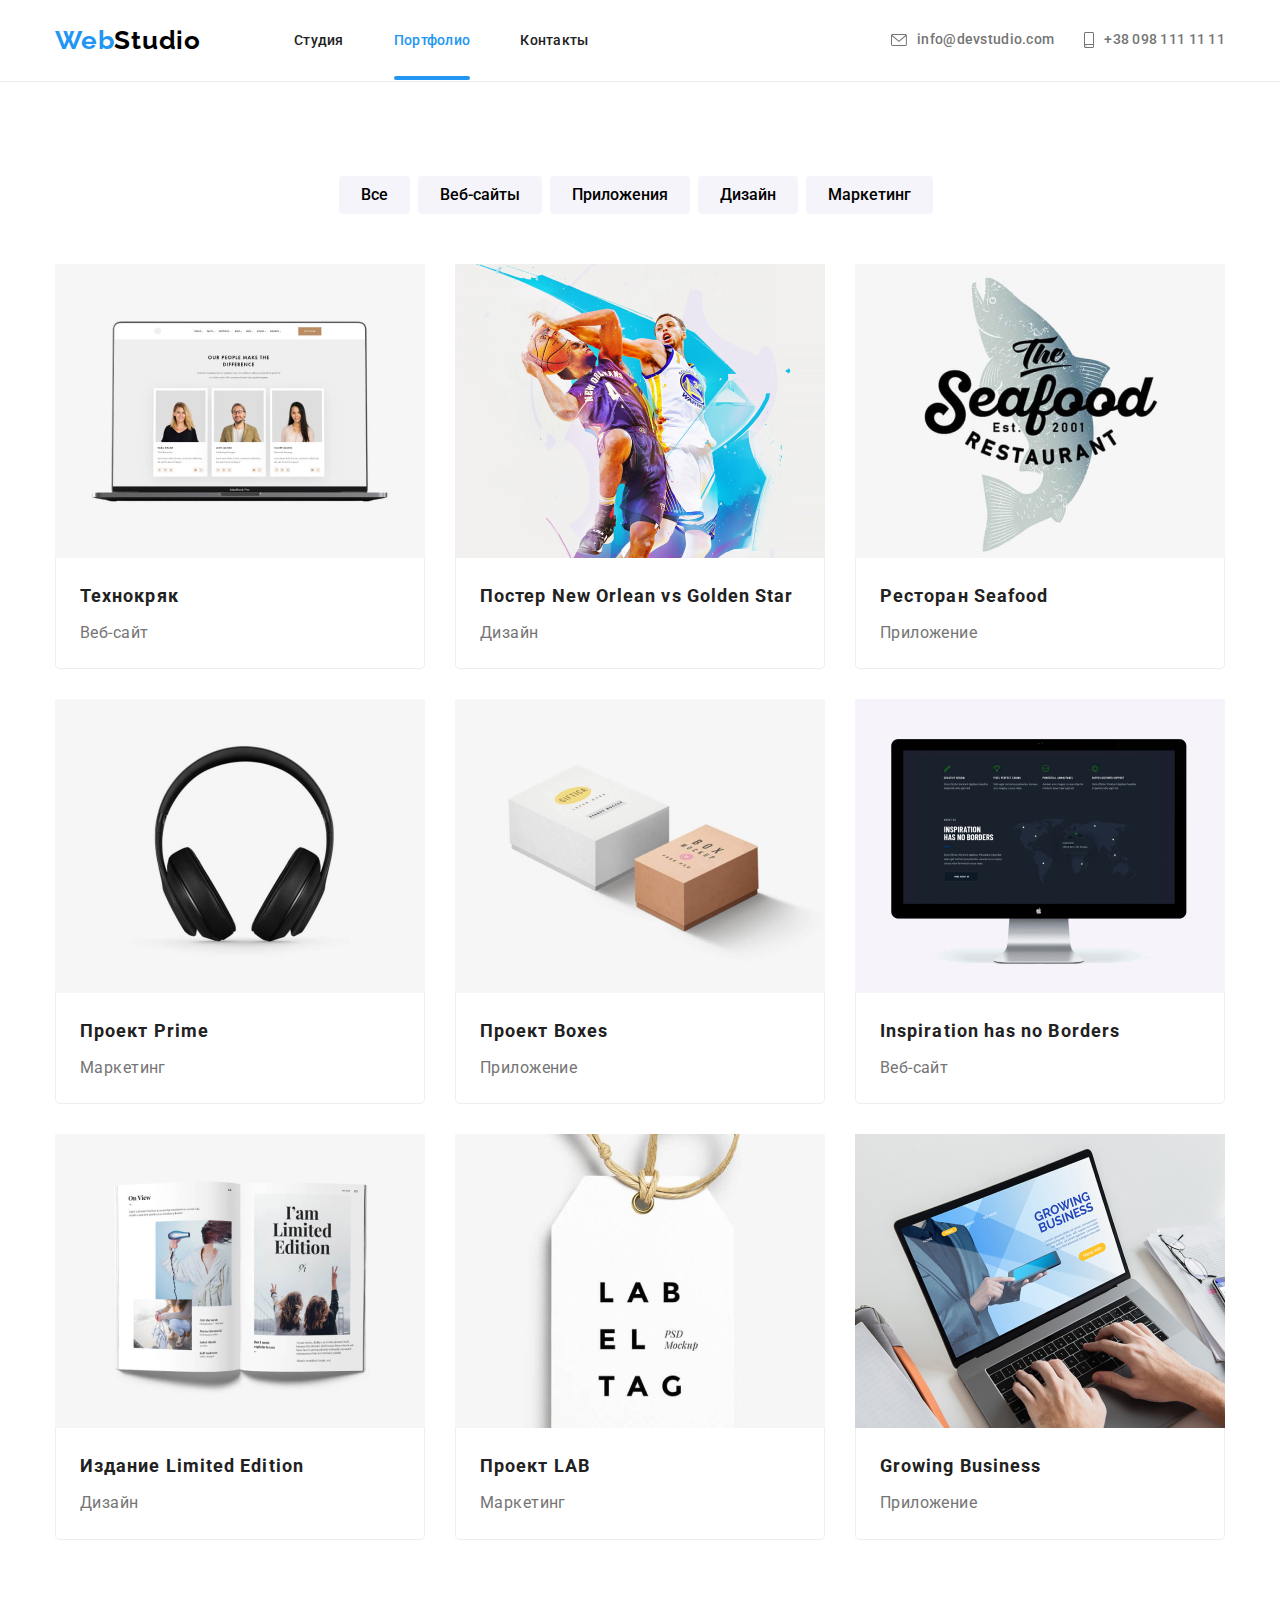
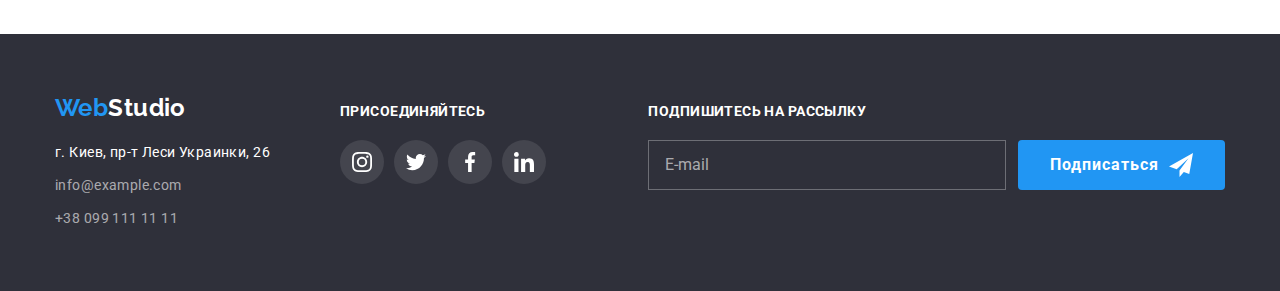
==== commit bfb5dbec: "Update portfolio.html" ====
--- a/portfolio.html
+++ b/portfolio.html
@@ -36,7 +36,7 @@
                           <svg class="header__smartphone" width="10" height="16"  >
                               <use href="./images/sprite.svg#icon-smartphone" ></use>
                           </svg>
-                           +38 096 111 11 11 </a>
+                           +38 098 111 11 11 </a>
                   </li>
               </ul>
        <button class="open-menu-btn">
